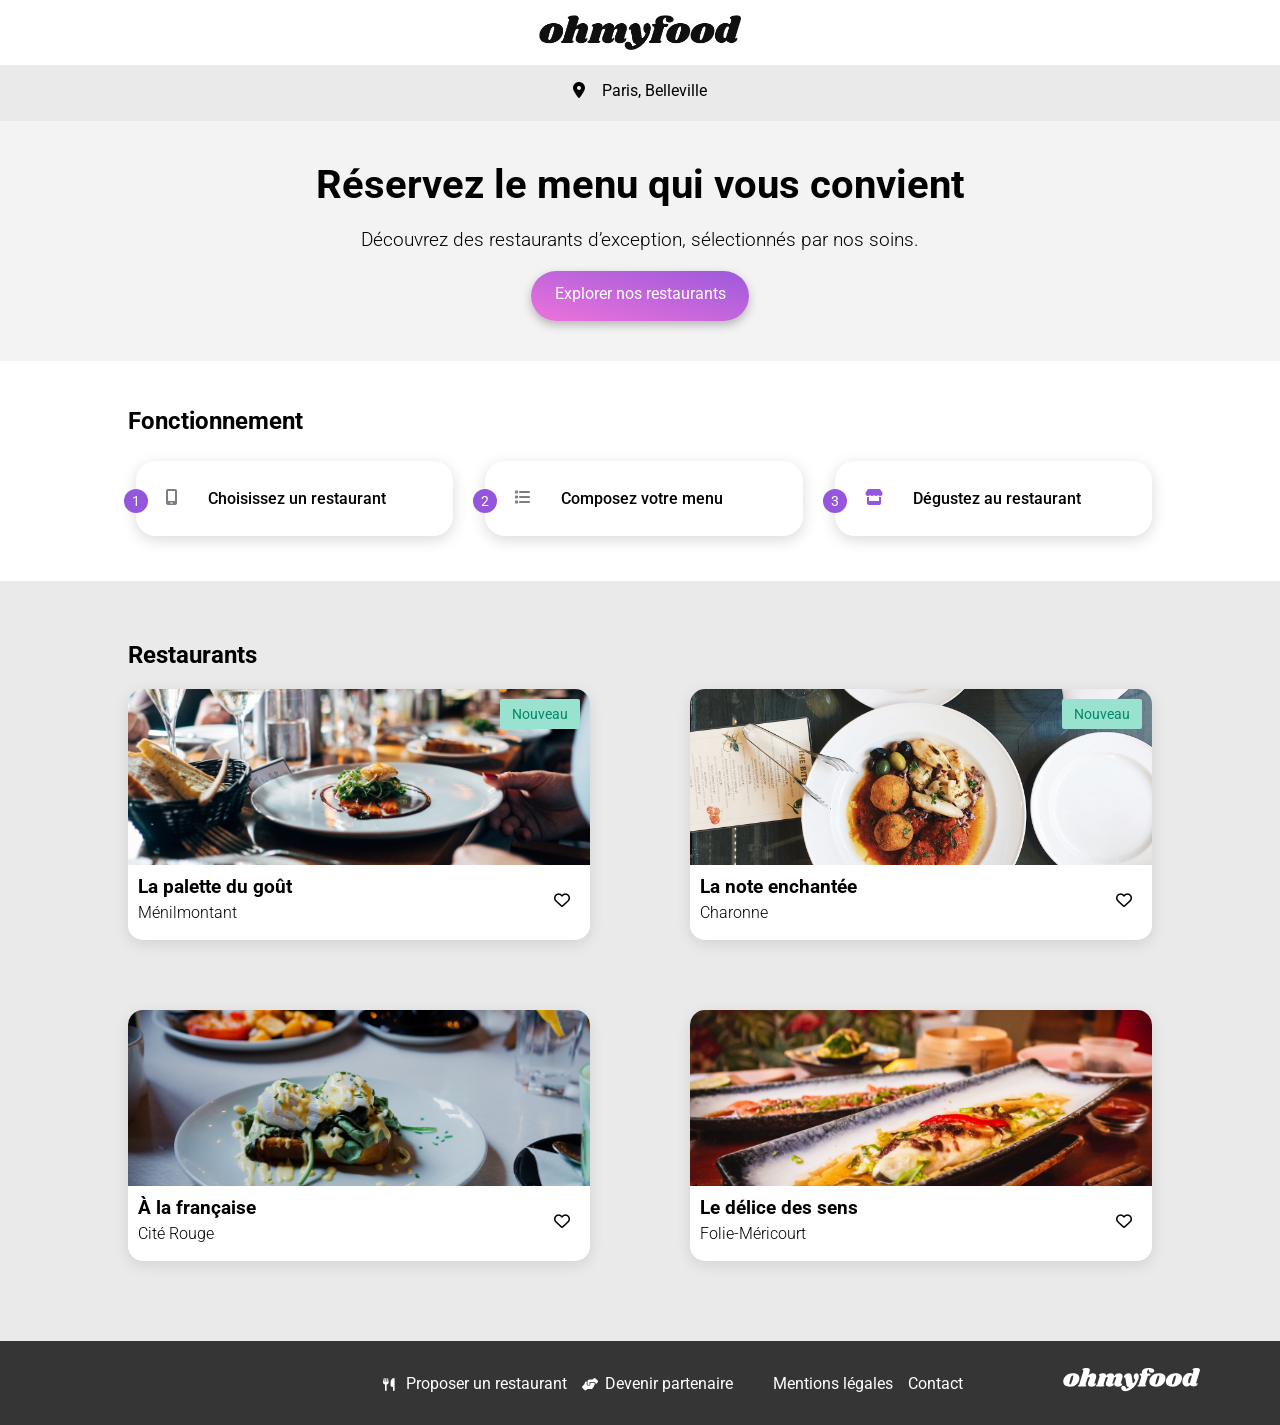
==== index.html @ b14e5f76 "Ajout media queries page d'acceuil" ====
<!DOCTYPE html>

<html lang="fr">
    <head>
        <meta charset="utf-8">
        <meta http-equiv="X-UA-Compatible" content="IE=edge">
        <title>ohmyfood</title>
        <meta name="description" content="ohmyfood landing page">
        <meta name="viewport" content="width=device-width, initial-scale=1">
        <link rel="stylesheet" href="https://cdnjs.cloudflare.com/ajax/libs/font-awesome/6.2.1/css/all.min.css"
            integrity="sha512-MV7K8+y+gLIBoVD59lQIYicR65iaqukzvf/nwasF0nqhPay5w/9lJmVM2hMDcnK1OnMGCdVK+iQrJ7lzPJQd1w=="
            crossorigin="anonymous" referrerpolicy="no-referrer" />
        <link rel="preconnect" href="https://fonts.googleapis.com">
        <link rel="preconnect" href="https://fonts.gstatic.com" crossorigin>
        <link href="https://fonts.googleapis.com/css2?family=Inter:ital,opsz,wght@0,14..32,100..900;1,14..32,100..900&family=Manrope:wght
            @200..800&family=Montserrat:ital,wght@0,100..900;1,100..900&family=Shrikhand&display=swap" rel="stylesheet">
        <link rel="preconnect" href="https://fonts.googleapis.com">
        <link rel="preconnect" href="https://fonts.gstatic.com" crossorigin>
        <link href="https://fonts.googleapis.com/css2?family=Inter:ital,opsz,wght@0,14..32,100..900;1,14..32,100..900&family=Manrope:wght@200..800&
            family=Montserrat:ital,wght@0,100..900;1,100..900&family=Roboto:ital,wght@0,100..900;1,100..900&family=Shrikhand&display=swap" rel="stylesheet">
        <link rel="stylesheet" href="assets/style.css">
    </head>
    <body>
        <header>
            <div class="header__logo-container">
                <img class="header__logo" src="assets/images/logo/ohmyfood.png" alt="ohmyfood logo">
            </div>
            <div class="header__location-container">
                <i class="fa-solid fa-location-dot"></i>
                <p>Paris, Belleville</p>
            </div>
        </header>

        <main class="main">
            <section class="explore">
                <h1 class="explore__title">Réservez le menu qui vous convient</h1>
                <h2 class="explore__subtitle">Découvrez des restaurants d’exception, sélectionnés par nos soins.</h2>
                <a class="explore__button" href="#restaurants-section">Explorer nos restaurants</a>
            </section>
            <section class="steps">
                <div class="steps__content">
                    <h2 class="steps__title">Fonctionnement</h2>
                    <div class="steps__wrapper">
                        <div class="steps__box">
                            <span class="steps__box-number">1</span>
                            <i class="fa-solid fa-mobile-screen steps__box-icon"></i>
                            <p class="steps__box-text">Choisissez un restaurant</p>
                        </div>
                        <div class="steps__box">
                            <span class="steps__box-number">2</span>
                            <i class="fa-solid fa-list steps__box-icon"></i>
                            <p class="steps__box-text">Composez votre menu</p>
                        </div>
                        <div class="steps__box">
                            <span class="steps__box-number">3</span>
                            <i class="fa-solid fa-store steps__box-icon purple"></i>
                            <p class="steps__box-text">Dégustez au restaurant</p>
                        </div>
                    </div>
                </div>
            </section>
            <section class="restaurants">
                <div class="restaurant__wrapper">
                    <h2 class="restaurants__title" id="restaurants-section">Restaurants</h2>
                    <div class="restaurants__cards-container">
                        <a href="">
                            <article class="restaurants__cards">
                                <div class="restaurants__cards-img-container">
                                    <img class="restaurants__cards-img" src="assets/images/restaurants/jay-wennington-N_Y88TWmGwA-unsplash.jpg" alt="photo du restaurant La Palette du Gout">
                                    <div class="restaurants__cards-new">
                                        <p>Nouveau</p>
                                    </div>
                                </div>
                                <div class="restaurants__cards-text-container">
                                    <div>
                                        <h3 class="restaurants__cards-title">La palette du goût</h3>
                                        <h4 class="restaurants__cards-location">Ménilmontant</h4>
                                    </div>
                                    <div class="restaurants__cards-heart-container">
                                        <i class="fa-regular fa-heart restaurants__cards-heart"></i>
                                    </div>
                                    <!-- <i class="fa-solid fa-heart restaurants__cards-heart-full"></i> -->
                                </div>
                            </article>
                        </a>
                        <a href="">
                            <article class="restaurants__cards">
                                <div class="restaurants__cards-img-container">
                                    <img class="restaurants__cards-img" src="assets/images/restaurants/stil-u2Lp8tXIcjw-unsplash.jpg" alt="photo du restaurant La Note Enchantée">
                                    <div class="restaurants__cards-new">
                                        <p>Nouveau</p>
                                    </div>
                                </div>
                                <div class="restaurants__cards-text-container">
                                    <div>
                                        <h3 class="restaurants__cards-title">La note enchantée</h3>
                                        <h4 class="restaurants__cards-location">Charonne</h4>
                                    </div>
                                    <div class="restaurants__cards-heart-container">
                                        <i class="fa-regular fa-heart restaurants__cards-heart"></i>
                                    </div>
                                </div>
                            </article>
                        </a>
                        <a href="">
                            <article class="restaurants__cards">
                                <div class="restaurants__cards-img-container">
                                    <img class="restaurants__cards-img" src="assets/images/restaurants/toa-heftiba-DQKerTsQwi0-unsplash.jpg" alt="photo du restaurant A la Française">
                                </div> 
                                <div class="restaurants__cards-text-container">
                                    <div>
                                        <h3 class="restaurants__cards-title">À la française</h3>
                                        <h4 class="restaurants__cards-location">Cité Rouge</h4>
                                    </div>
                                    <div class="restaurants__cards-heart-container">
                                        <i class="fa-regular fa-heart restaurants__cards-heart"></i>
                                    </div>
                                </div>
                            </article>
                        </a>
                        <a href="">
                            <article class="restaurants__cards">
                                <div class="restaurants__cards-img-container">
                                    <img class="restaurants__cards-img" src="assets/images/restaurants/louis-hansel-shotsoflouis-qNBGVyOCY8Q-unsplash.jpg" alt="photo du restaurant Le délice des sens">
                                </div>
                                <div class="restaurants__cards-text-container">
                                    <div>
                                        <h3 class="restaurants__cards-title">Le délice des sens</h3>
                                        <h4 class="restaurants__cards-location">Folie-Méricourt</h4>
                                    </div>
                                    <div class="restaurants__cards-heart-container">
                                        <i class="fa-regular fa-heart restaurants__cards-heart"></i>
                                    </div>
                                </div>
                            </article>
                        </a>
                    </div>
                    
                </div>
            </section>
        </main>

        <footer class="footer">
            <div class="footer__logo-container">
                <svg class="footer__logo" width="196" height="34" viewBox="0 0 196 34" fill="none" xmlns="http://www.w3.org/2000/svg">
                    <path d="M13.932 7.956C17.196 7.956 19.596 8.61599 21.132 9.936C22.692 11.256 23.472 12.984 23.472 15.12C23.472 15.84 23.376 16.644 23.184 17.532C22.728 19.5 21.876 21.228 20.628 22.716C19.38 24.18 17.844 25.32 16.02 26.136C14.22 26.928 12.264 27.324 10.152 27.324C6.81599 27.324 4.34399 26.664 2.73599 25.344C1.15199 24 0.359985 22.224 0.359985 20.016C0.359985 19.272 0.455985 18.444 0.647985 17.532C1.10399 15.66 1.96799 14.004 3.23999 12.564C4.53599 11.1 6.10799 9.972 7.95599 9.18C9.82799 8.364 11.82 7.956 13.932 7.956ZM13.824 11.16C13.32 11.16 12.78 11.616 12.204 12.528C11.652 13.416 10.992 15.108 10.224 17.604C9.45599 20.1 9.07199 21.852 9.07199 22.86C9.07199 23.388 9.15599 23.748 9.32399 23.94C9.49199 24.108 9.71999 24.192 10.008 24.192C10.512 24.24 11.028 23.808 11.556 22.896C12.108 21.984 12.792 20.208 13.608 17.568C14.352 15.24 14.724 13.548 14.724 12.492C14.724 11.988 14.64 11.64 14.472 11.448C14.328 11.256 14.112 11.16 13.824 11.16Z" fill="currentColor"/>
                    <path d="M44.9899 22.032C44.9419 22.128 44.9179 22.272 44.9179 22.464C44.9179 22.632 44.9539 22.764 45.0259 22.86C45.1219 22.956 45.2419 23.004 45.3859 23.004C45.6739 23.004 45.9139 22.884 46.1059 22.644C46.3219 22.38 46.4659 22.248 46.5379 22.248C46.6579 22.248 46.7539 22.332 46.8259 22.5C46.8979 22.644 46.9339 22.824 46.9339 23.04C46.9579 23.736 46.7299 24.42 46.2499 25.092C45.7699 25.74 45.0619 26.28 44.1259 26.712C43.2139 27.12 42.1099 27.324 40.8139 27.324C39.2299 27.324 37.9699 26.964 37.0339 26.244C36.0979 25.5 35.6179 24.516 35.5939 23.292C35.5939 22.404 35.8099 21.408 36.2419 20.304L38.2219 15.12C38.3419 14.808 38.4019 14.556 38.4019 14.364C38.4019 14.052 38.2939 13.812 38.0779 13.644C37.8859 13.452 37.6459 13.356 37.3579 13.356C36.9019 13.356 36.4339 13.572 35.9539 14.004C35.4979 14.412 35.1259 15.084 34.8379 16.02V15.948L32.5699 23.256C32.4979 23.544 32.4619 23.796 32.4619 24.012C32.4619 24.324 32.5219 24.576 32.6419 24.768C32.7619 24.936 32.9299 25.104 
                        33.1459 25.272C33.3139 25.44 33.4339 25.584 33.5059 25.704C33.5779 25.8 33.5899 25.932 33.5419 26.1C33.4219 26.412 33.1819 26.64 32.8219 26.784C32.4619 26.928 31.9099 27 31.1659 27H22.9579C22.3339 27 21.8779 26.904 21.5899 26.712C21.3019 26.496 21.2059 26.22 21.3019 25.884C21.3979 25.596 21.6499 25.344 22.0579 25.128C22.4179 24.936 22.7179 24.708 22.9579 24.444C23.1979 24.18 23.4019 23.76 23.5699 23.184L29.0419 5.22C29.1139 5.004 29.1499 4.824 29.1499 4.68C29.1499 4.416 29.0779 4.2 28.9339 4.032C28.8139 3.864 28.6459 3.696 28.4299 3.528C28.1899 3.336 28.0099 3.168 27.8899 3.024C27.7939 2.88 27.7819 2.688 27.8539 2.448C27.9979 1.896 28.7539 1.416 30.1219 1.00799C31.4899 0.599996 32.9179 0.395996 34.4059 0.395996C35.7979 0.395996 36.8179 0.659996 37.4659 1.188C38.1379 1.716 38.4739 2.436 38.4739 3.348C38.4739 3.876 38.3899 4.392 38.2219 4.896L36.2779 11.232C37.2139 10.008 38.1979 9.156 39.2299 8.676C40.2859 8.196 41.4259 7.956 42.6499 7.956C44.1139 7.956 45.2899 8.4 
                        46.1779 9.288C47.0899 10.176 47.5459 11.328 47.5459 12.744C47.5459 13.488 47.4259 14.22 47.1859 14.94L44.9899 22.032Z" fill="currentColor"/>
                    <path d="M82.7165 22.032C82.6685 22.128 82.6445 22.272 82.6445 22.464C82.6445 22.632 82.6805 22.764 82.7525 22.86C82.8485 22.956 82.9685 23.004 83.1125 23.004C83.4005 23.004 83.6405 22.884 83.8325 22.644C84.0485 22.38 84.1925 22.248 84.2645 22.248C84.3845 22.248 84.4805 22.332 84.5525 22.5C84.6245 22.644 84.6605 22.824 84.6605 23.04C84.6845 23.736 84.4565 24.42 83.9765 25.092C83.4965 25.74 82.7885 26.28 81.8525 26.712C80.9405 27.12 79.8365 27.324 78.5405 27.324C76.9565 27.324 75.6965 26.964 74.7605 26.244C73.8245 25.5 73.3445 24.516 73.3205 23.292C73.3205 22.404 73.5365 21.408 73.9685 20.304L75.9485 15.12C76.0685 14.808 76.1285 14.556 76.1285 14.364C76.1285 14.052 76.0205 13.812 75.8045 13.644C75.6125 13.452 75.3725 13.356 75.0845 13.356C74.6765 13.356 74.2565 13.536 73.8245 13.896C73.3925 14.256 73.0085 14.82 72.6725 15.588L70.6925 22.032C70.6445 22.128 70.6205 22.272 70.6205 22.464C70.6205 22.632 70.6565 22.764 70.7285 22.86C70.8245 22.956 70.9445 23.004 71.0885 23.004C71.3765 
                        23.004 71.6165 22.884 71.8085 22.644C72.0245 22.38 72.1685 22.248 72.2405 22.248C72.3605 22.248 72.4565 22.332 72.5285 22.5C72.6005 22.644 72.6365 22.824 72.6365 23.04C72.6605 23.736 72.4325 24.42 71.9525 25.092C71.4725 25.74 70.7645 26.28 69.8285 26.712C68.9165 27.12 67.8125 27.324 66.5165 27.324C64.9325 27.324 63.6725 26.964 62.7365 26.244C61.8005 25.5 61.3205 24.516 61.2965 23.292C61.2965 22.404 61.5125 21.408 61.9445 20.304L63.9245 15.12C64.0445 14.808 64.1045 14.556 64.1045 14.364C64.1045 14.052 63.9965 13.812 63.7805 13.644C63.5885 13.452 63.3485 13.356 63.0605 13.356C62.6525 13.356 62.2325 13.536 61.8005 13.896C61.3685 14.232 61.0085 14.784 60.7205 15.552L58.3445 23.256C58.2485 23.52 58.2005 23.772 58.2005 24.012C58.2005 24.3 58.2605 24.54 58.3805 24.732C58.5005 24.9 58.6685 25.08 58.8845 25.272C59.0525 25.416 59.1725 25.548 59.2445 25.668C59.3165 25.788 59.3285 25.932 59.2805 26.1C59.1845 26.412 58.9565 26.64 58.5965 26.784C58.2365 26.928 57.6725 27 56.9045 27H48.6965C48.0725 
                        27 47.6285 26.904 47.3645 26.712C47.0765 26.496 46.9685 26.22 47.0405 25.884C47.1365 25.596 47.3885 
                        25.344 47.7965 25.128C48.1565 24.936 48.4565 24.708 48.6965 24.444C48.9365 24.18 49.1405 23.76 49.3085 23.184L52.5125 12.78C52.5605 12.66 52.5845 12.492 52.5845 12.276C52.5845 12.012 52.5245 11.808 52.4045 11.664C52.3085 11.52 52.1405 11.34 51.9005 11.124C51.6605 10.932 51.4925 10.764 51.3965 10.62C51.3005 10.476 51.2885 10.284 51.3605 10.044C51.5045 9.492 52.2605 9.012 53.6285 8.604C54.9965 8.172 56.4245 7.956 57.9125 7.956C59.0885 7.956 60.0125 8.28 60.6845 8.928C61.3805 9.576 61.7165 10.464 61.6925 11.592C62.6765 10.224 63.7085 9.276 64.7885 8.748C65.8925 8.22 67.0805 7.956 68.3525 7.956C69.7445 7.956 70.8725 8.364 71.7365 9.18C72.6245 9.972 73.1165 11.016 73.2125 12.312C74.2445 10.68 75.3485 9.552 76.5245 8.928C77.7005 8.28 78.9845 7.956 80.3765 7.956C81.8405 7.956 83.0165 8.4 83.9045 9.288C84.8165 10.176 85.2725 11.328 85.2725 12.744C85.2725 13.488 85.1525 14.22 84.9125 14.94L82.7165 22.032Z" fill="currentColor"/>
                    <path d="M104.932 7.956C105.988 7.956 106.828 8.388 107.452 9.252C108.1 10.092 108.424 11.244 108.424 12.708C108.424 13.98 108.196 15.348 107.74 16.812C106.852 19.764 105.424 22.548 103.456 25.164C101.512 27.78 99.2675 29.88 96.7235 31.464C94.2035 33.048 91.6836 33.84 89.1636 33.84C87.9156 33.84 86.8355 33.624 85.9235 33.192C85.0355 32.76 84.3635 32.184 83.9075 31.464C83.4275 30.744 83.1875 29.976 83.1875 29.16C83.1875 28.8 83.2475 28.404 83.3675 27.972C83.5835 27.3 83.9435 26.784 84.4475 26.424C84.9515 26.064 85.5516 25.884 86.2476 25.884C87.3516 25.884 88.2515 26.256 88.9475 27C89.6675 27.768 90.1236 28.812 90.3156 30.132C91.8516 30.06 93.2675 29.4 94.5635 28.152C93.3395 27.936 92.4275 27.528 91.8275 26.928C91.2515 26.304 90.8555 25.344 90.6395 24.048L89.1995 15.228C89.1275 14.772 89.0195 14.46 88.8755 14.292C88.7555 14.1 88.5876 14.004 88.3716 14.004C88.2036 14.004 87.9995 14.088 87.7595 14.256C87.5435 14.424 87.3875 14.508 87.2915 14.508C87.0995 14.508 87.0035 14.304 87.0035 13.896C87.0035 
                        13.56 87.0635 13.2 87.1835 12.816C87.6155 11.448 88.4196 10.296 89.5956 9.36C90.7716 8.4 92.1395 7.92 93.6995 7.92C95.2355 7.92 96.3635 8.376 97.0835 9.288C97.8275 10.2 98.3076 11.604 98.5236 13.5L99.6035 21.42C99.6755 22.02 99.8915 22.32 100.252 22.32C100.684 22.32 101.188 21.936 101.764 21.168C102.34 20.376 102.904 19.26 103.456 17.82C102.736 17.172 102.184 16.428 101.8 15.588C101.416 14.748 101.224 13.848 101.224 12.888C101.224 12.144 101.32 11.472 101.512 10.872C101.8 9.912 102.244 9.192 102.844 8.712C103.468 8.208 104.164 7.956 104.932 7.956Z" fill="currentColor"/>
                    <path d="M122.864 0.395996C125.432 0.395996 127.352 0.791996 128.624 1.584C129.92 2.352 130.568 3.3 130.568 4.428C130.568 5.34 130.184 6.048 129.416 6.552C128.672 7.032 127.688 7.272 126.464 7.272C125.336 7.272 124.46 6.996 123.836 6.444C123.212 5.892 122.9 5.208 122.9 4.392C122.9 3.888 123.056 3.36 123.368 2.808C122.648 2.808 122.048 2.988 121.568 3.348C121.088 3.684 120.716 4.272 120.452 5.112C120.308 5.64 120.236 6.132 120.236 6.588C120.236 7.164 120.332 7.62 120.524 7.956C120.74 8.268 121.04 8.424 121.424 8.424H123.548C124.796 8.424 125.42 8.808 125.42 9.576C125.42 9.672 125.396 9.816 125.348 10.008C125.204 10.536 124.904 10.932 124.448 11.196C124.016 11.46 123.356 11.592 122.468 11.592H121.388L117.824 23.256C117.752 23.544 117.716 23.796 117.716 24.012C117.716 24.324 117.776 24.576 117.896 24.768C118.016 24.936 118.184 25.104 118.4 25.272C118.568 25.44 118.688 25.584 118.76 25.704C118.832 25.8 118.844 25.932 118.796 26.1C118.676 26.412 118.436 26.64 118.076 26.784C117.716 26.928 117.164 27 116.42 
                        27H108.212C107.588 27 107.132 26.904 106.844 26.712C106.556 26.496 106.46 26.22 106.556 25.884C106.652 25.596 106.904 25.344 107.312 25.128C107.672 24.936 107.972 24.708 108.212 24.444C108.452 24.18 108.656 23.76 108.824 23.184L111.632 13.968C111.752 13.608 111.812 13.236 111.812 12.852C111.812 12.372 111.704 12 111.488 11.736C111.296 11.448 110.996 11.136 110.588 10.8C110.324 10.584 110.12 10.404 109.976 10.26C109.856 10.092 109.796 9.9 109.796 9.684C109.772 9.228 109.928 8.904 110.264 8.712C110.624 8.52 111.296 8.424 112.28 8.424H113.18C113.012 7.824 112.928 7.224 112.928 6.624C112.928 6.024 113.036 5.4 113.252 4.752C113.708 3.528 114.68 2.496 116.168 1.65599C117.68 0.815996 119.912 0.395996 122.864 0.395996Z" fill="currentColor"/>
                    <path d="M137.084 7.956C140.348 7.956 142.748 8.61599 144.284 9.936C145.844 11.256 146.624 12.984 146.624 15.12C146.624 15.84 146.528 16.644 146.336 17.532C145.88 19.5 145.028 21.228 143.78 22.716C142.532 24.18 140.996 25.32 139.172 26.136C137.372 26.928 135.416 27.324 133.304 27.324C129.968 27.324 127.496 26.664 125.888 25.344C124.304 24 123.512 22.224 123.512 20.016C123.512 19.272 123.608 18.444 123.8 17.532C124.256 15.66 125.12 14.004 126.392 12.564C127.688 11.1 129.26 9.972 131.108 9.18C132.98 8.364 134.972 7.956 137.084 7.956ZM136.976 11.16C136.472 11.16 135.932 11.616 135.356 12.528C134.804 13.416 134.144 15.108 133.376 17.604C132.608 20.1 132.224 21.852 132.224 22.86C132.224 23.388 132.308 23.748 132.476 23.94C132.644 24.108 132.872 24.192 133.16 24.192C133.664 24.24 134.18 23.808 134.708 22.896C135.26 21.984 135.944 20.208 136.76 17.568C137.504 15.24 137.876 13.548 137.876 12.492C137.876 11.988 137.792 11.64 137.624 11.448C137.48 11.256 137.264 11.16 136.976 11.16Z" fill="currentColor"/>
                    <path d="M160.709 7.956C163.973 7.956 166.373 8.61599 167.909 9.936C169.469 11.256 170.249 12.984 170.249 15.12C170.249 15.84 170.153 16.644 169.961 17.532C169.505 19.5 168.653 21.228 167.405 22.716C166.157 24.18 164.621 25.32 162.797 26.136C160.997 26.928 159.041 27.324 156.929 27.324C153.593 27.324 151.121 26.664 149.513 25.344C147.929 24 147.137 22.224 147.137 20.016C147.137 19.272 147.233 18.444 147.425 17.532C147.881 15.66 148.745 14.004 150.017 12.564C151.313 11.1 152.885 9.972 154.733 9.18C156.605 8.364 158.597 7.956 160.709 7.956ZM160.601 11.16C160.097 11.16 159.557 11.616 158.981 12.528C158.429 13.416 157.769 15.108 157.001 17.604C156.233 20.1 155.849 21.852 155.849 22.86C155.849 23.388 155.933 23.748 156.101 23.94C156.269 24.108 156.497 24.192 156.785 24.192C157.289 24.24 157.805 23.808 158.333 22.896C158.885 21.984 159.569 20.208 160.385 17.568C161.129 15.24 161.501 13.548 161.501 12.492C161.501 11.988 161.417 11.64 161.249 11.448C161.105 11.256 160.889 11.16 160.601 11.16Z" fill="currentColor"/>
                    <path d="M190.526 21.816C190.478 22.008 190.454 22.14 190.454 22.212C190.454 22.38 190.502 22.512 190.598 22.608C190.694 22.704 190.814 22.752 190.958 22.752C191.246 22.752 191.486 22.632 191.678 22.392C191.894 22.128 192.038 21.996 192.11 21.996C192.23 21.996 192.326 22.08 192.398 22.248C192.47 22.416 192.506 22.608 192.506 22.824C192.53 23.472 192.278 24.132 191.75 24.804C191.246 25.476 190.562 26.028 189.698 26.46C188.834 26.892 187.898 27.108 186.89 27.108C185.69 27.108 184.646 26.88 183.758 26.424C182.87 25.968 182.258 25.368 181.922 24.624C181.274 25.464 180.53 26.088 179.69 26.496C178.85 26.904 177.962 27.108 177.026 27.108C175.922 27.108 174.89 26.832 173.93 26.28C172.994 25.728 172.238 24.948 171.662 23.94C171.11 22.908 170.834 21.744 170.834 20.448C170.834 18.264 171.242 16.212 172.058 14.292C172.898 12.348 174.062 10.788 175.55 9.612C177.038 8.412 178.73 7.812 180.626 7.812C181.658 7.812 182.534 7.932 183.254 8.172C183.998 8.412 184.67 8.772 185.27 9.252L186.494 5.22C186.566 5.004 186.602 4.824 186.602 
                        4.68C186.602 4.416 186.53 4.2 186.386 4.032C186.266 3.864 186.098 3.696 185.882 3.528C185.642 3.336 185.462 3.168 185.342 3.024C185.246 2.88 185.234 2.688 185.306 2.448C185.45 1.896 186.206 1.416 187.574 1.00799C188.942 0.599996 190.37 0.395996 191.858 0.395996C193.25 0.395996 194.27 0.659996 194.918 1.188C195.59 1.716 195.926 2.436 195.926 3.348C195.926 3.876 195.842 4.392 195.674 4.896L190.526 21.816ZM184.514 11.7C184.13 11.364 183.71 11.196 183.254 11.196C182.558 11.196 181.874 11.712 181.202 12.744C180.53 13.776 179.99 15.024 179.582 16.488C179.174 17.952 178.982 19.272 179.006 20.448C179.006 21.768 179.438 22.428 180.302 22.428C180.614 22.428 180.878 22.308 181.094 22.068C181.31 21.804 181.514 21.384 181.706 20.808L184.514 11.7Z" fill="currentColor"/>
                </svg>
            </div>
            <ul class="footer__list">
                <li class="footer__list-link">
                    <div class="footer__list-container">
                        <i class="footer__list-icon fa-solid fa-utensils"></i>
                    </div>
                    Proposer un restaurant
                </li>
                <li class="footer__list-link">
                    <div class="footer__list-container">
                        <i class="footer__list-icon fa-solid fa-handshake-angle"></i>
                    </div>
                    Devenir partenaire
                </li> 
            </ul>
            <ul class="footer__list">
                <li class="footer__list-link">Mentions légales</li>
                <li class="footer__list-link">Contact</li>
            </ul>
        </footer>
    </body>
</html>
---- assets/style.css ----
* {
  margin: 0;
  padding: 0;
  box-sizing: border-box;
  font-family: "Roboto", sans-serif;
  text-decoration: none;
}

body {
  background-color: #EAEAEA;
}

.header__logo-container {
  width: 100%;
  display: flex;
  justify-content: center;
  align-items: center;
  padding: 15px 0;
  background-color: white;
  box-shadow: 0 3px 10px 0 rgba(0, 0, 0, 0.1490196078);
}
.header__logo-container .header__logo {
  height: 35px;
}

.header__location-container {
  width: 100%;
  display: flex;
  flex-direction: row;
  display: flex;
  justify-content: center;
  align-items: center;
  height: 50px;
  gap: 17px;
  margin-bottom: 6px;
  box-shadow: 0px 4px 10px 0px rgba(0, 0, 0, 0.2509803922);
}

.explore {
  display: flex;
  flex-direction: column;
  display: flex;
  justify-content: center;
  align-items: center;
  background-color: #f3f3f3;
  padding: 40px;
  text-align: center;
}
.explore__title {
  font-size: 1.5rem;
  max-width: 275px;
}
.explore__subtitle {
  font-size: 1.2rem;
  font-weight: 300;
  padding: 20px 0;
}
.explore__button {
  width: 218px;
  height: 50px;
  padding: 13px 18px;
  background: linear-gradient(193.33deg, #9356DC -11.44%, #FF79DA 123.93%);
  box-shadow: 0px 4px 10px 0px rgba(0, 0, 0, 0.2509803922);
  border: none;
  border-radius: 25px;
  color: white;
  text-decoration: none;
  transition: opacity 0.2s ease-in, box-shadow 0.2s ease-in;
}
.explore__button:hover {
  opacity: 0.7;
  box-shadow: 0px 6px 16px 0px rgba(0, 0, 0, 0.2509803922);
}

.steps {
  padding: 20px;
  background-color: white;
}
.steps__title {
  font-size: 1.5rem;
  padding: 26px 0;
}

.steps__box {
  display: flex;
  flex-direction: row;
  width: 100%;
  padding: 28px 0;
  box-shadow: 0px 4px 15px 0px rgba(0, 0, 0, 0.1490196078);
  border-radius: 20px;
  margin-bottom: 25px;
  position: relative;
  margin-left: 8px;
}
.steps__box-number {
  height: 24px;
  width: 24px;
  border-radius: 50%;
  background-color: #9356DC;
  color: white;
  font-size: 14px;
  display: flex;
  justify-content: center;
  align-items: center;
  position: absolute;
  left: -12px;
}
.steps__box-icon {
  color: #7E7E7E;
  padding: 0 30px;
}
.steps__box-text {
  font-weight: 500;
}

.purple {
  color: #9356DC;
}

.restaurants {
  padding: 60px 20px;
  background-color: #EAEAEA;
}
.restaurants__title {
  font-size: 1.5rem;
  margin-bottom: 20px;
}
.restaurants__cards-img-container {
  position: relative;
  height: 70%;
}
.restaurants__cards {
  width: 100%;
  height: 251px;
  border-radius: 15px;
  box-shadow: 0px 4px 15px 0px rgba(0, 0, 0, 0.1019607843);
  background-color: white;
  margin-bottom: 20px;
}
.restaurants__cards-img {
  width: 100%;
  height: 100%;
  border-radius: 15px 15px 0 0;
  object-fit: cover;
}
.restaurants__cards-new {
  display: flex;
  justify-content: center;
  align-items: center;
  position: absolute;
  top: 10px;
  right: 10px;
  padding: 7px 9px;
  border-radius: 2px;
  width: 80px;
  background-color: #99E2D0;
  color: #008766;
  font-size: 14px;
}
.restaurants__cards-text-container {
  display: flex;
  flex-direction: row;
  justify-content: space-between;
  padding: 10px;
  height: 30%;
  color: black;
  border-radius: 0 0 15px 15px;
}
.restaurants__cards-title {
  font-size: 1.2rem;
  margin-bottom: 5px;
}
.restaurants__cards-location {
  font-size: 1rem;
  font-weight: 300;
}
.restaurants__cards-heart {
  height: 20px;
  margin-right: 10px;
}
.restaurants__cards-heart-container {
  display: flex;
  justify-content: center;
  align-items: center;
}

.footer {
  background-color: #353535;
  padding: 25px 0;
}
.footer__logo {
  height: 27px;
  color: white;
  margin-bottom: 16px;
}
.footer__list {
  color: white;
  padding: 0 20px;
  list-style: none;
}
.footer__list-container {
  width: 23px;
}
.footer__list-link {
  margin-bottom: 7px;
  display: flex;
  flex-direction: row;
}
.footer__list-icon {
  margin-right: 6px;
  font-size: 13px;
}

@media (min-width: 768px) {
  .header__logo-container,
  .header__location-container {
    box-shadow: none;
  }
  .explore__title {
    max-width: none;
    font-size: 2.5rem;
  }
  .steps {
    display: flex;
    justify-content: center;
    align-items: center;
  }
  .steps__content {
    max-width: 1024px;
    width: 100%;
    display: flex;
    flex-direction: column;
  }
  .steps__wrapper {
    display: flex;
    justify-content: center;
    align-items: center;
    display: flex;
    flex-direction: row;
    gap: 24px;
  }
}
@media (min-width: 1024px) {
  .restaurants {
    display: flex;
    justify-content: center;
    align-items: center;
  }
  .restaurant__wrapper {
    max-width: 1024px;
    width: 100%;
  }
  .restaurants__cards-container {
    display: grid;
    grid-template-columns: repeat(2, 1fr);
    grid-template-rows: repeat(2, 1fr);
    column-gap: 100px;
    row-gap: 50px;
  }
  .footer {
    display: flex;
    justify-content: flex-end;
  }
  .footer__logo {
    height: 27px;
    width: 137px;
    margin: 0;
  }
  .footer__logo-container {
    display: flex;
    margin: 0 80px 7px 80px;
  }
  .footer__list {
    display: flex;
    flex-direction: row;
    align-items: last baseline;
    gap: 15px;
  }
  .footer__list-link {
    max-width: 200px;
  }
  .footer > :first-child {
    order: 3;
  }
}

/*# sourceMappingURL=style.css.map */
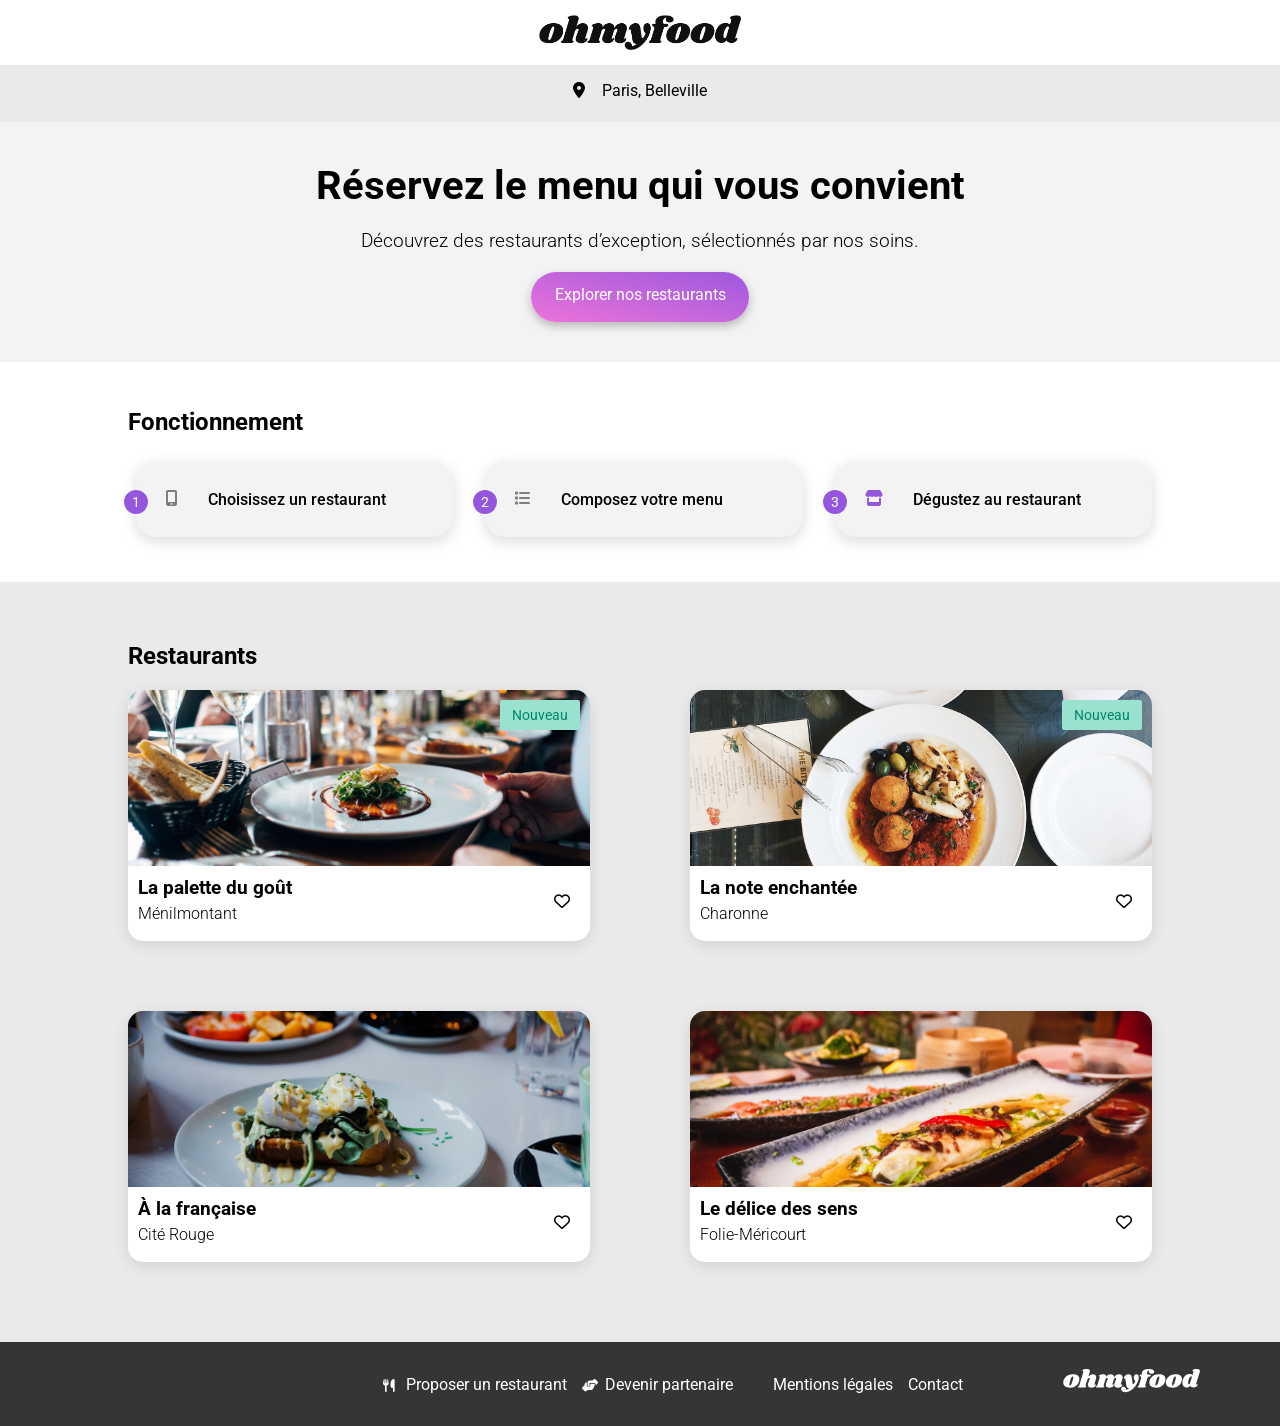
==== commit e06cf2e1: "Modifications nom de classe et ajout animation" ====
--- a/index.html
+++ b/index.html
@@ -21,11 +21,11 @@
         <link rel="stylesheet" href="assets/style.css">
     </head>
     <body>
-        <header>
-            <div class="header__logo-container">
-                <img class="header__logo" src="assets/images/logo/ohmyfood.png" alt="ohmyfood logo">
+        <header class="header">
+            <div class="header__logo">
+                <img class="header__logo-img" src="assets/images/logo/ohmyfood.png" alt="ohmyfood logo">
             </div>
-            <div class="header__location-container">
+            <div class="header__location">
                 <i class="fa-solid fa-location-dot"></i>
                 <p>Paris, Belleville</p>
             </div>
@@ -63,7 +63,7 @@
                 <div class="restaurant__wrapper">
                     <h2 class="restaurants__title" id="restaurants-section">Restaurants</h2>
                     <div class="restaurants__cards-container">
-                        <a href="">
+                        <a href="restaurants/palette_du_gout.html">
                             <article class="restaurants__cards">
                                 <div class="restaurants__cards-img-container">
                                     <img class="restaurants__cards-img" src="assets/images/restaurants/jay-wennington-N_Y88TWmGwA-unsplash.jpg" alt="photo du restaurant La Palette du Gout">
@@ -79,7 +79,6 @@
                                     <div class="restaurants__cards-heart-container">
                                         <i class="fa-regular fa-heart restaurants__cards-heart"></i>
                                     </div>
-                                    <!-- <i class="fa-solid fa-heart restaurants__cards-heart-full"></i> -->
                                 </div>
                             </article>
                         </a>
@@ -141,8 +140,8 @@
         </main>
 
         <footer class="footer">
-            <div class="footer__logo-container">
-                <svg class="footer__logo" width="196" height="34" viewBox="0 0 196 34" fill="none" xmlns="http://www.w3.org/2000/svg">
+            <div class="footer__logo">
+                <svg width="196" height="34" viewBox="0 0 196 34" fill="none" xmlns="http://www.w3.org/2000/svg">
                     <path d="M13.932 7.956C17.196 7.956 19.596 8.61599 21.132 9.936C22.692 11.256 23.472 12.984 23.472 15.12C23.472 15.84 23.376 16.644 23.184 17.532C22.728 19.5 21.876 21.228 20.628 22.716C19.38 24.18 17.844 25.32 16.02 26.136C14.22 26.928 12.264 27.324 10.152 27.324C6.81599 27.324 4.34399 26.664 2.73599 25.344C1.15199 24 0.359985 22.224 0.359985 20.016C0.359985 19.272 0.455985 18.444 0.647985 17.532C1.10399 15.66 1.96799 14.004 3.23999 12.564C4.53599 11.1 6.10799 9.972 7.95599 9.18C9.82799 8.364 11.82 7.956 13.932 7.956ZM13.824 11.16C13.32 11.16 12.78 11.616 12.204 12.528C11.652 13.416 10.992 15.108 10.224 17.604C9.45599 20.1 9.07199 21.852 9.07199 22.86C9.07199 23.388 9.15599 23.748 9.32399 23.94C9.49199 24.108 9.71999 24.192 10.008 24.192C10.512 24.24 11.028 23.808 11.556 22.896C12.108 21.984 12.792 20.208 13.608 17.568C14.352 15.24 14.724 13.548 14.724 12.492C14.724 11.988 14.64 11.64 14.472 11.448C14.328 11.256 14.112 11.16 13.824 11.16Z" fill="currentColor"/>
                     <path d="M44.9899 22.032C44.9419 22.128 44.9179 22.272 44.9179 22.464C44.9179 22.632 44.9539 22.764 45.0259 22.86C45.1219 22.956 45.2419 23.004 45.3859 23.004C45.6739 23.004 45.9139 22.884 46.1059 22.644C46.3219 22.38 46.4659 22.248 46.5379 22.248C46.6579 22.248 46.7539 22.332 46.8259 22.5C46.8979 22.644 46.9339 22.824 46.9339 23.04C46.9579 23.736 46.7299 24.42 46.2499 25.092C45.7699 25.74 45.0619 26.28 44.1259 26.712C43.2139 27.12 42.1099 27.324 40.8139 27.324C39.2299 27.324 37.9699 26.964 37.0339 26.244C36.0979 25.5 35.6179 24.516 35.5939 23.292C35.5939 22.404 35.8099 21.408 36.2419 20.304L38.2219 15.12C38.3419 14.808 38.4019 14.556 38.4019 14.364C38.4019 14.052 38.2939 13.812 38.0779 13.644C37.8859 13.452 37.6459 13.356 37.3579 13.356C36.9019 13.356 36.4339 13.572 35.9539 14.004C35.4979 14.412 35.1259 15.084 34.8379 16.02V15.948L32.5699 23.256C32.4979 23.544 32.4619 23.796 32.4619 24.012C32.4619 24.324 32.5219 24.576 32.6419 24.768C32.7619 24.936 32.9299 25.104 
                         33.1459 25.272C33.3139 25.44 33.4339 25.584 33.5059 25.704C33.5779 25.8 33.5899 25.932 33.5419 26.1C33.4219 26.412 33.1819 26.64 32.8219 26.784C32.4619 26.928 31.9099 27 31.1659 27H22.9579C22.3339 27 21.8779 26.904 21.5899 26.712C21.3019 26.496 21.2059 26.22 21.3019 25.884C21.3979 25.596 21.6499 25.344 22.0579 25.128C22.4179 24.936 22.7179 24.708 22.9579 24.444C23.1979 24.18 23.4019 23.76 23.5699 23.184L29.0419 5.22C29.1139 5.004 29.1499 4.824 29.1499 4.68C29.1499 4.416 29.0779 4.2 28.9339 4.032C28.8139 3.864 28.6459 3.696 28.4299 3.528C28.1899 3.336 28.0099 3.168 27.8899 3.024C27.7939 2.88 27.7819 2.688 27.8539 2.448C27.9979 1.896 28.7539 1.416 30.1219 1.00799C31.4899 0.599996 32.9179 0.395996 34.4059 0.395996C35.7979 0.395996 36.8179 0.659996 37.4659 1.188C38.1379 1.716 38.4739 2.436 38.4739 3.348C38.4739 3.876 38.3899 4.392 38.2219 4.896L36.2779 11.232C37.2139 10.008 38.1979 9.156 39.2299 8.676C40.2859 8.196 41.4259 7.956 42.6499 7.956C44.1139 7.956 45.2899 8.4 
@@ -162,22 +161,22 @@
                 </svg>
             </div>
             <ul class="footer__list">
-                <li class="footer__list-link">
-                    <div class="footer__list-container">
-                        <i class="footer__list-icon fa-solid fa-utensils"></i>
+                <li class="footer__item">
+                    <div class="footer__item-container">
+                        <i class="footer__item-icon fa-solid fa-utensils"></i>
                     </div>
                     Proposer un restaurant
                 </li>
-                <li class="footer__list-link">
-                    <div class="footer__list-container">
-                        <i class="footer__list-icon fa-solid fa-handshake-angle"></i>
+                <li class="footer__item">
+                    <div class="footer__item-container">
+                        <i class="footer__item-icon fa-solid fa-handshake-angle"></i>
                     </div>
                     Devenir partenaire
                 </li> 
             </ul>
             <ul class="footer__list">
-                <li class="footer__list-link">Mentions légales</li>
-                <li class="footer__list-link">Contact</li>
+                <li class="footer__item">Mentions légales</li>
+                <li class="footer__item">Contact</li>
             </ul>
         </footer>
     </body>
--- a/assets/style.css
+++ b/assets/style.css
@@ -10,7 +10,11 @@
   background-color: #EAEAEA;
 }
 
-.header__logo-container {
+a {
+  color: black;
+}
+
+.header__logo {
   width: 100%;
   display: flex;
   justify-content: center;
@@ -19,11 +23,10 @@
   background-color: white;
   box-shadow: 0 3px 10px 0 rgba(0, 0, 0, 0.1490196078);
 }
-.header__logo-container .header__logo {
+.header__logo-img {
   height: 35px;
 }
-
-.header__location-container {
+.header__location {
   width: 100%;
   display: flex;
   flex-direction: row;
@@ -32,7 +35,7 @@
   align-items: center;
   height: 50px;
   gap: 17px;
-  margin-bottom: 6px;
+  margin-bottom: 7px;
   box-shadow: 0px 4px 10px 0px rgba(0, 0, 0, 0.2509803922);
 }
 
@@ -80,15 +83,15 @@
   font-size: 1.5rem;
   padding: 26px 0;
 }
-
 .steps__box {
   display: flex;
   flex-direction: row;
   width: 100%;
-  padding: 28px 0;
   box-shadow: 0px 4px 15px 0px rgba(0, 0, 0, 0.1490196078);
   border-radius: 20px;
   margin-bottom: 25px;
+  padding: 28px 0;
+  background-color: #f3f3f3;
   position: relative;
   margin-left: 8px;
 }
@@ -188,7 +191,7 @@
   background-color: #353535;
   padding: 25px 0;
 }
-.footer__logo {
+.footer__logo svg {
   height: 27px;
   color: white;
   margin-bottom: 16px;
@@ -198,22 +201,172 @@
   padding: 0 20px;
   list-style: none;
 }
-.footer__list-container {
+.footer__item {
+  margin-bottom: 7px;
+  display: flex;
+  flex-direction: row;
+}
+.footer__item-container {
   width: 23px;
 }
-.footer__list-link {
-  margin-bottom: 7px;
-  display: flex;
-  flex-direction: row;
-}
-.footer__list-icon {
+.footer__item-icon {
   margin-right: 6px;
   font-size: 13px;
 }
 
+.body {
+  background-image: url(../assets/images/restaurants/jay-wennington-N_Y88TWmGwA-unsplash.jpg);
+  background-position: center 62px;
+  background-repeat: no-repeat;
+  background-size: contain;
+}
+
+.restaurant-header {
+  width: 100%;
+  display: flex;
+  justify-content: center;
+  align-items: center;
+  padding: 15px 0;
+}
+.restaurant-header__logo {
+  height: 2rem;
+}
+.restaurant-header__icon {
+  font-size: 1.2rem;
+  position: absolute;
+  top: 20px;
+  left: 30px;
+}
+
+.menu {
+  width: 100%;
+  background-color: #f3f3f3;
+  border-radius: 30px 30px 0 0;
+  margin-top: 230px;
+  padding: 35px 17px;
+}
+.menu__title {
+  font-size: 1rem;
+  font-weight: 300;
+  text-transform: uppercase;
+  margin-top: 40px;
+}
+.menu__bar {
+  display: block;
+  background-color: #99E2D0;
+  width: 40px;
+  height: 3px;
+  margin-top: 5px;
+  margin-bottom: 20px;
+}
+.menu__dish {
+  width: 100%;
+  box-shadow: 0px 4px 15px 0px rgba(0, 0, 0, 0.1490196078);
+  border-radius: 20px;
+  margin-bottom: 25px;
+  display: flex;
+  justify-content: space-between;
+  margin-top: 12px;
+  cursor: pointer;
+}
+.menu__dish-text {
+  padding: 14px;
+}
+.menu__dish-name {
+  font-size: 1.2rem;
+  font-weight: 500;
+  margin-bottom: 5px;
+}
+.menu__dish-description {
+  font-size: 1rem;
+  font-weight: 300;
+}
+.menu__dish-animation {
+  width: 150px;
+  display: flex;
+  align-items: flex-end;
+  justify-content: end;
+}
+.menu__dish-price {
+  display: flex;
+  align-items: flex-end;
+  font-weight: 700;
+  padding-bottom: 15px;
+}
+.menu__dish-check {
+  width: 0;
+  margin-left: 10px;
+  background-color: #99E2D0;
+  border-radius: 0 20px 20px 0;
+  transition: all 1s ease-in-out;
+}
+.menu__dish-check-icon {
+  display: none;
+}
+.menu__dish-check-icon > i {
+  font-size: 25px;
+  color: white;
+}
+.menu__button {
+  display: flex;
+  justify-content: center;
+  align-items: center;
+}
+.menu__button button {
+  width: 218px;
+  height: 50px;
+  padding: 13px 18px;
+  background: linear-gradient(193.33deg, #9356DC -11.44%, #FF79DA 123.93%);
+  box-shadow: 0px 4px 10px 0px rgba(0, 0, 0, 0.2509803922);
+  border: none;
+  border-radius: 25px;
+  color: white;
+  text-decoration: none;
+  font-size: 1rem;
+}
+
+label:has(input:checked) .menu__dish-check {
+  display: block;
+  width: 100px;
+  height: 100%;
+  transform: scale(1);
+}
+label:has(input:checked) .menu__dish-check-icon {
+  display: flex;
+  justify-content: center;
+  align-items: center;
+  width: 100%;
+  height: 100%;
+}
+
+label:not(:has(input:checked)) .menu__dish-check {
+  display: block;
+  width: 0;
+  transition: width 1s ease-in-out;
+}
+
+input {
+  display: none;
+}
+
+.restaurant {
+  width: 100%;
+  display: flex;
+  justify-content: space-between;
+  align-items: center;
+}
+.restaurant__name {
+  font-family: "Shrikhand", sans-serif;
+  font-size: 1.7rem;
+}
+.restaurant__icon {
+  font-size: 22px;
+  margin-right: 15px;
+}
+
 @media (min-width: 768px) {
-  .header__logo-container,
-  .header__location-container {
+  .header__logo,
+  .header__location {
     box-shadow: none;
   }
   .explore__title {
@@ -262,21 +415,21 @@
     justify-content: flex-end;
   }
   .footer__logo {
+    display: flex;
+    margin: 0 80px 7px 80px;
+  }
+  .footer__logo > svg {
     height: 27px;
     width: 137px;
     margin: 0;
   }
-  .footer__logo-container {
-    display: flex;
-    margin: 0 80px 7px 80px;
-  }
   .footer__list {
     display: flex;
     flex-direction: row;
     align-items: last baseline;
     gap: 15px;
   }
-  .footer__list-link {
+  .footer__item {
     max-width: 200px;
   }
   .footer > :first-child {
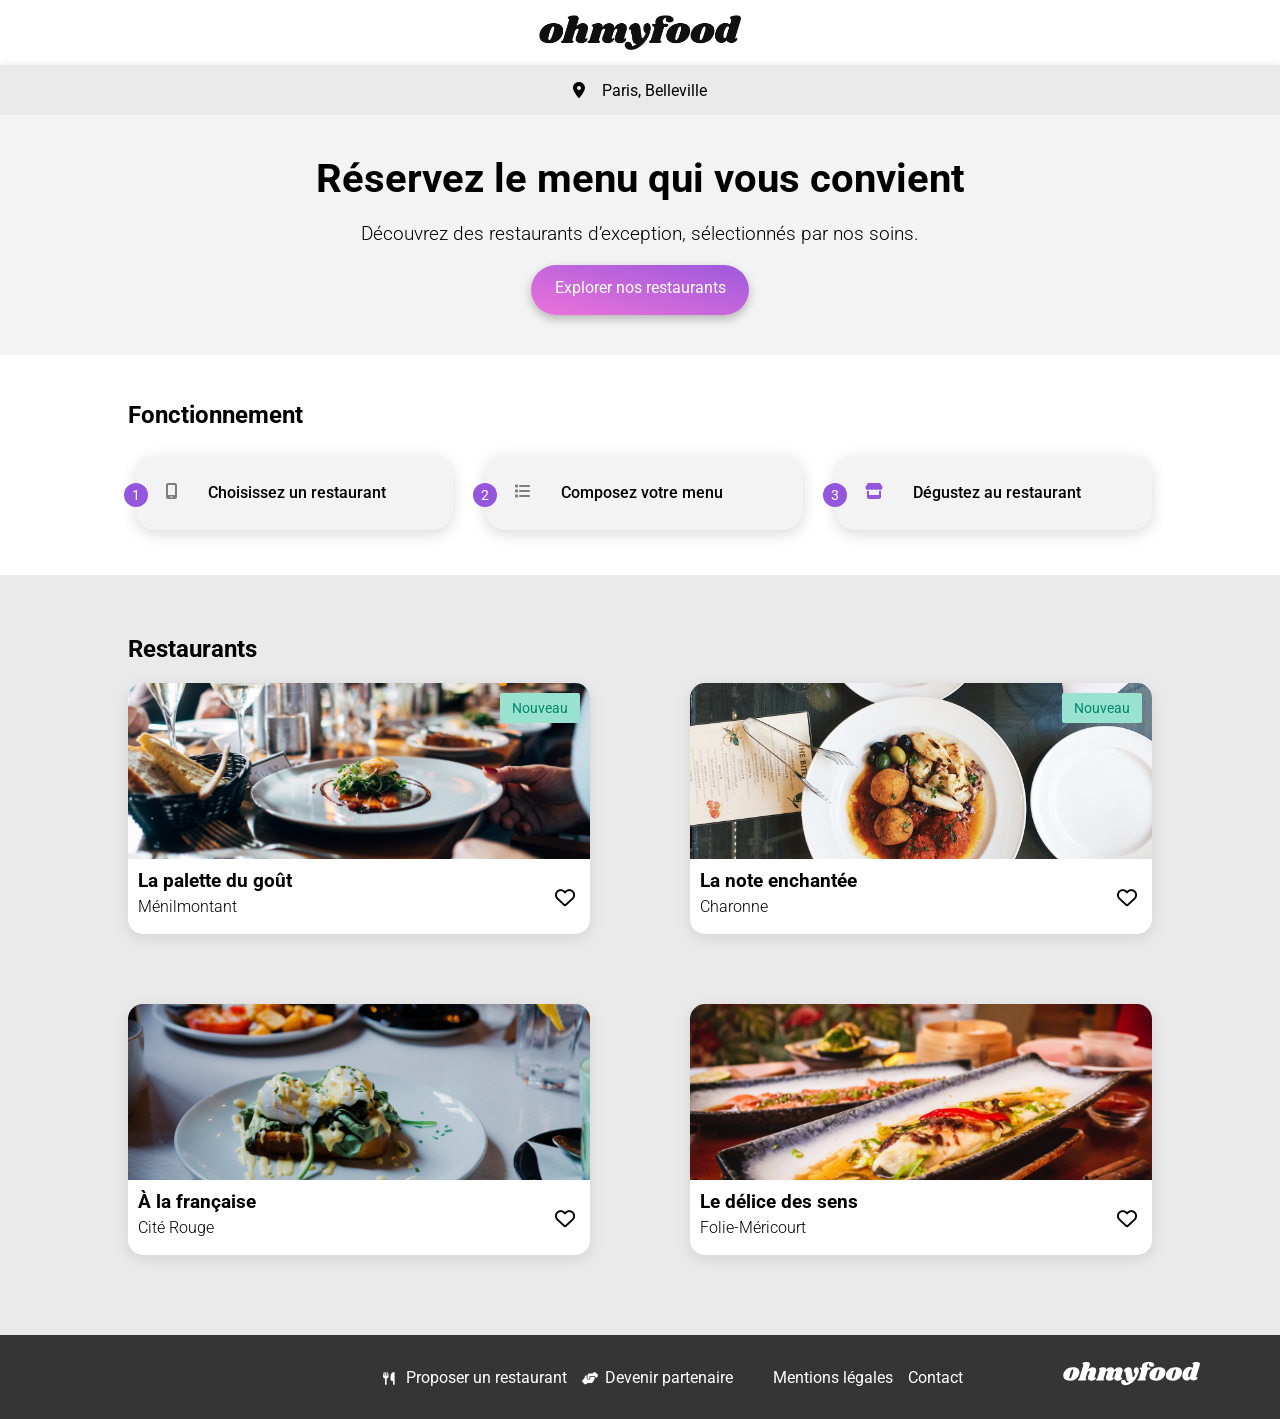
==== commit 452fbd02: "Ajout animations page restaurant" ====
--- a/index.html
+++ b/index.html
@@ -25,13 +25,12 @@
             <div class="header__logo">
                 <img class="header__logo-img" src="assets/images/logo/ohmyfood.png" alt="ohmyfood logo">
             </div>
-            <div class="header__location">
+        </header>
+        <main class="main">
+            <section class="location">
                 <i class="fa-solid fa-location-dot"></i>
                 <p>Paris, Belleville</p>
-            </div>
-        </header>
-
-        <main class="main">
+            </section>
             <section class="explore">
                 <h1 class="explore__title">Réservez le menu qui vous convient</h1>
                 <h2 class="explore__subtitle">Découvrez des restaurants d’exception, sélectionnés par nos soins.</h2>
@@ -63,76 +62,80 @@
                 <div class="restaurant__wrapper">
                     <h2 class="restaurants__title" id="restaurants-section">Restaurants</h2>
                     <div class="restaurants__cards-container">
-                        <a href="restaurants/palette_du_gout.html">
-                            <article class="restaurants__cards">
-                                <div class="restaurants__cards-img-container">
-                                    <img class="restaurants__cards-img" src="assets/images/restaurants/jay-wennington-N_Y88TWmGwA-unsplash.jpg" alt="photo du restaurant La Palette du Gout">
-                                    <div class="restaurants__cards-new">
-                                        <p>Nouveau</p>
+                        <div class="restaurants__wrapper">
+                            <a href="restaurants/palette_du_gout.html">
+                                <article class="restaurants__cards">
+                                    <div class="restaurants__cards-img-container">
+                                        <img class="restaurants__cards-img" src="assets/images/restaurants/jay-wennington-N_Y88TWmGwA-unsplash.jpg" alt="photo du restaurant La Palette du Gout">
+                                        <div class="restaurants__cards-new">
+                                            <p>Nouveau</p>
+                                        </div>
                                     </div>
-                                </div>
-                                <div class="restaurants__cards-text-container">
-                                    <div>
-                                        <h3 class="restaurants__cards-title">La palette du goût</h3>
-                                        <h4 class="restaurants__cards-location">Ménilmontant</h4>
+                                    <div class="restaurants__cards-text-container">
+                                        <div>
+                                            <h3 class="restaurants__cards-title">La palette du goût</h3>
+                                            <h4 class="restaurants__cards-location">Ménilmontant</h4>
+                                        </div>
                                     </div>
-                                    <div class="restaurants__cards-heart-container">
-                                        <i class="fa-regular fa-heart restaurants__cards-heart"></i>
+                                </article>
+                            </a>
+                            <i class="fa-regular fa-heart restaurants__cards-heart"></i>
+                            <i class="fa-solid fa-heart restaurants__cards-heart-full"></i>
+                        </div>
+                        <div class="restaurants__wrapper">
+                            <a href="">
+                                <article class="restaurants__cards">
+                                    <div class="restaurants__cards-img-container">
+                                        <img class="restaurants__cards-img" src="assets/images/restaurants/stil-u2Lp8tXIcjw-unsplash.jpg" alt="photo du restaurant La Note Enchantée">
+                                        <div class="restaurants__cards-new">
+                                            <p>Nouveau</p>
+                                        </div>
                                     </div>
-                                </div>
-                            </article>
-                        </a>
-                        <a href="">
-                            <article class="restaurants__cards">
-                                <div class="restaurants__cards-img-container">
-                                    <img class="restaurants__cards-img" src="assets/images/restaurants/stil-u2Lp8tXIcjw-unsplash.jpg" alt="photo du restaurant La Note Enchantée">
-                                    <div class="restaurants__cards-new">
-                                        <p>Nouveau</p>
+                                    <div class="restaurants__cards-text-container">
+                                        <div>
+                                            <h3 class="restaurants__cards-title">La note enchantée</h3>
+                                            <h4 class="restaurants__cards-location">Charonne</h4>
+                                        </div>
                                     </div>
-                                </div>
-                                <div class="restaurants__cards-text-container">
-                                    <div>
-                                        <h3 class="restaurants__cards-title">La note enchantée</h3>
-                                        <h4 class="restaurants__cards-location">Charonne</h4>
+                                </article>
+                            </a>
+                            <i class="fa-regular fa-heart restaurants__cards-heart"></i>
+                            <i class="fa-solid fa-heart restaurants__cards-heart-full"></i>
+                        </div>
+                        <div class="restaurants__wrapper">
+                            <a href="">
+                                <article class="restaurants__cards">
+                                    <div class="restaurants__cards-img-container">
+                                        <img class="restaurants__cards-img" src="assets/images/restaurants/toa-heftiba-DQKerTsQwi0-unsplash.jpg" alt="photo du restaurant A la Française">
+                                    </div> 
+                                    <div class="restaurants__cards-text-container">
+                                        <div>
+                                            <h3 class="restaurants__cards-title">À la française</h3>
+                                            <h4 class="restaurants__cards-location">Cité Rouge</h4>
+                                        </div>
                                     </div>
-                                    <div class="restaurants__cards-heart-container">
-                                        <i class="fa-regular fa-heart restaurants__cards-heart"></i>
+                                </article>
+                            </a>
+                            <i class="fa-regular fa-heart restaurants__cards-heart"></i>
+                            <i class="fa-solid fa-heart restaurants__cards-heart-full"></i>
+                        </div>
+                        <div class="restaurants__wrapper">
+                            <a href="">
+                                <article class="restaurants__cards">
+                                    <div class="restaurants__cards-img-container">
+                                        <img class="restaurants__cards-img" src="assets/images/restaurants/louis-hansel-shotsoflouis-qNBGVyOCY8Q-unsplash.jpg" alt="photo du restaurant Le délice des sens">
                                     </div>
-                                </div>
-                            </article>
-                        </a>
-                        <a href="">
-                            <article class="restaurants__cards">
-                                <div class="restaurants__cards-img-container">
-                                    <img class="restaurants__cards-img" src="assets/images/restaurants/toa-heftiba-DQKerTsQwi0-unsplash.jpg" alt="photo du restaurant A la Française">
-                                </div> 
-                                <div class="restaurants__cards-text-container">
-                                    <div>
-                                        <h3 class="restaurants__cards-title">À la française</h3>
-                                        <h4 class="restaurants__cards-location">Cité Rouge</h4>
+                                    <div class="restaurants__cards-text-container">
+                                        <div>
+                                            <h3 class="restaurants__cards-title">Le délice des sens</h3>
+                                            <h4 class="restaurants__cards-location">Folie-Méricourt</h4>
+                                        </div>
                                     </div>
-                                    <div class="restaurants__cards-heart-container">
-                                        <i class="fa-regular fa-heart restaurants__cards-heart"></i>
-                                    </div>
-                                </div>
-                            </article>
-                        </a>
-                        <a href="">
-                            <article class="restaurants__cards">
-                                <div class="restaurants__cards-img-container">
-                                    <img class="restaurants__cards-img" src="assets/images/restaurants/louis-hansel-shotsoflouis-qNBGVyOCY8Q-unsplash.jpg" alt="photo du restaurant Le délice des sens">
-                                </div>
-                                <div class="restaurants__cards-text-container">
-                                    <div>
-                                        <h3 class="restaurants__cards-title">Le délice des sens</h3>
-                                        <h4 class="restaurants__cards-location">Folie-Méricourt</h4>
-                                    </div>
-                                    <div class="restaurants__cards-heart-container">
-                                        <i class="fa-regular fa-heart restaurants__cards-heart"></i>
-                                    </div>
-                                </div>
-                            </article>
-                        </a>
+                                </article>
+                            </a>
+                            <i class="fa-regular fa-heart restaurants__cards-heart"></i>
+                            <i class="fa-solid fa-heart restaurants__cards-heart-full"></i>
+                        </div>
                     </div>
                     
                 </div>
@@ -176,7 +179,7 @@
             </ul>
             <ul class="footer__list">
                 <li class="footer__item">Mentions légales</li>
-                <li class="footer__item">Contact</li>
+                <li class="footer__item"><a href="mailto:contact@example.fr">Contact</a></li>
             </ul>
         </footer>
     </body>
--- a/assets/style.css
+++ b/assets/style.css
@@ -26,7 +26,8 @@
 .header__logo-img {
   height: 35px;
 }
-.header__location {
+
+.location {
   width: 100%;
   display: flex;
   flex-direction: row;
@@ -35,7 +36,6 @@
   align-items: center;
   height: 50px;
   gap: 17px;
-  margin-bottom: 7px;
   box-shadow: 0px 4px 10px 0px rgba(0, 0, 0, 0.2509803922);
 }
 
@@ -45,7 +45,6 @@
   display: flex;
   justify-content: center;
   align-items: center;
-  background-color: #f3f3f3;
   padding: 40px;
   text-align: center;
 }
@@ -68,7 +67,7 @@
   border-radius: 25px;
   color: white;
   text-decoration: none;
-  transition: opacity 0.2s ease-in, box-shadow 0.2s ease-in;
+  transition: opacity 0.4s ease-in-out, box-shadow 0.4s ease-in-out;
 }
 .explore__button:hover {
   opacity: 0.7;
@@ -131,6 +130,9 @@
 .restaurants__cards-img-container {
   position: relative;
   height: 70%;
+}
+.restaurants__wrapper {
+  position: relative;
 }
 .restaurants__cards {
   width: 100%;
@@ -178,13 +180,31 @@
   font-weight: 300;
 }
 .restaurants__cards-heart {
-  height: 20px;
-  margin-right: 10px;
-}
-.restaurants__cards-heart-container {
-  display: flex;
-  justify-content: center;
-  align-items: center;
+  font-size: 20px;
+  position: absolute;
+  top: 205px;
+  right: 15px;
+  cursor: pointer;
+  transition: all 1s ease-in-out;
+}
+.restaurants__cards-heart-full {
+  font-size: 20px;
+  position: absolute;
+  top: 205px;
+  right: 15px;
+  cursor: pointer;
+  transition: all 1s ease-in-out;
+  background: linear-gradient(193.33deg, #9356DC -11.44%, #FF79DA 123.93%);
+  background-clip: text;
+  -webkit-background-clip: text;
+  -webkit-text-fill-color: transparent;
+  opacity: 0;
+}
+.restaurants__cards-heart-full:hover {
+  opacity: 1;
+}
+.restaurants__cards-heart:hover {
+  opacity: 0;
 }
 
 .footer {
@@ -213,12 +233,8 @@
   margin-right: 6px;
   font-size: 13px;
 }
-
-.body {
-  background-image: url(../assets/images/restaurants/jay-wennington-N_Y88TWmGwA-unsplash.jpg);
-  background-position: center 62px;
-  background-repeat: no-repeat;
-  background-size: contain;
+.footer__item a {
+  color: white;
 }
 
 .restaurant-header {
@@ -242,8 +258,31 @@
   width: 100%;
   background-color: #f3f3f3;
   border-radius: 30px 30px 0 0;
-  margin-top: 230px;
+  margin-top: -40px;
   padding: 35px 17px;
+  z-index: 1;
+  position: relative;
+}
+.menu__img {
+  z-index: 0;
+}
+.menu__img img {
+  height: 300px;
+  width: 100%;
+  object-fit: cover;
+}
+.menu__section {
+  opacity: 0;
+  animation: appear 2s forwards;
+}
+.menu__section:nth-child(1) {
+  animation-delay: 0.5s;
+}
+.menu__section:nth-child(2) {
+  animation-delay: 1s;
+}
+.menu__section:nth-child(3) {
+  animation-delay: 1.5s;
 }
 .menu__title {
   font-size: 1rem;
@@ -264,6 +303,7 @@
   box-shadow: 0px 4px 15px 0px rgba(0, 0, 0, 0.1490196078);
   border-radius: 20px;
   margin-bottom: 25px;
+  background-color: white;
   display: flex;
   justify-content: space-between;
   margin-top: 12px;
@@ -295,13 +335,19 @@
 }
 .menu__dish-check {
   width: 0;
+  height: 100%;
   margin-left: 10px;
   background-color: #99E2D0;
   border-radius: 0 20px 20px 0;
-  transition: all 1s ease-in-out;
+  transition: width 1s ease-in-out;
 }
 .menu__dish-check-icon {
-  display: none;
+  opacity: 0;
+  width: 100%;
+  height: 100%;
+  display: flex;
+  justify-content: center;
+  align-items: center;
 }
 .menu__dish-check-icon > i {
   font-size: 25px;
@@ -322,27 +368,20 @@
   border-radius: 25px;
   color: white;
   text-decoration: none;
+  cursor: pointer;
   font-size: 1rem;
+  transition: opacity 0.2s ease-in, box-shadow 0.2s ease-in;
+}
+.menu__button button:hover {
+  opacity: 0.7;
+  box-shadow: 0px 6px 16px 0px rgba(0, 0, 0, 0.2509803922);
 }
 
 label:has(input:checked) .menu__dish-check {
-  display: block;
   width: 100px;
-  height: 100%;
-  transform: scale(1);
 }
 label:has(input:checked) .menu__dish-check-icon {
-  display: flex;
-  justify-content: center;
-  align-items: center;
-  width: 100%;
-  height: 100%;
-}
-
-label:not(:has(input:checked)) .menu__dish-check {
-  display: block;
-  width: 0;
-  transition: width 1s ease-in-out;
+  opacity: 1;
 }
 
 input {
@@ -364,11 +403,24 @@
   margin-right: 15px;
 }
 
+@keyframes appear {
+  from {
+    opacity: 0;
+    transform: translateY(100px);
+  }
+  to {
+    opacity: 1;
+    transform: translateY(0);
+  }
+}
 @media (min-width: 768px) {
   .header__logo,
   .header__location {
     box-shadow: none;
   }
+  .explore {
+    background-color: #f3f3f3;
+  }
   .explore__title {
     max-width: none;
     font-size: 2.5rem;
@@ -399,7 +451,17 @@
     justify-content: center;
     align-items: center;
   }
-  .restaurant__wrapper {
+  .body {
+    background-color: white;
+  }
+  #wrapper {
+    width: 100%;
+    display: flex;
+    justify-content: center;
+    align-items: center;
+  }
+  .restaurant__wrapper,
+  .menu {
     max-width: 1024px;
     width: 100%;
   }
@@ -435,6 +497,12 @@
   .footer > :first-child {
     order: 3;
   }
+  .restaurant {
+    justify-content: center;
+  }
+  .restaurant i {
+    margin-left: 30px;
+  }
 }
 
 /*# sourceMappingURL=style.css.map */
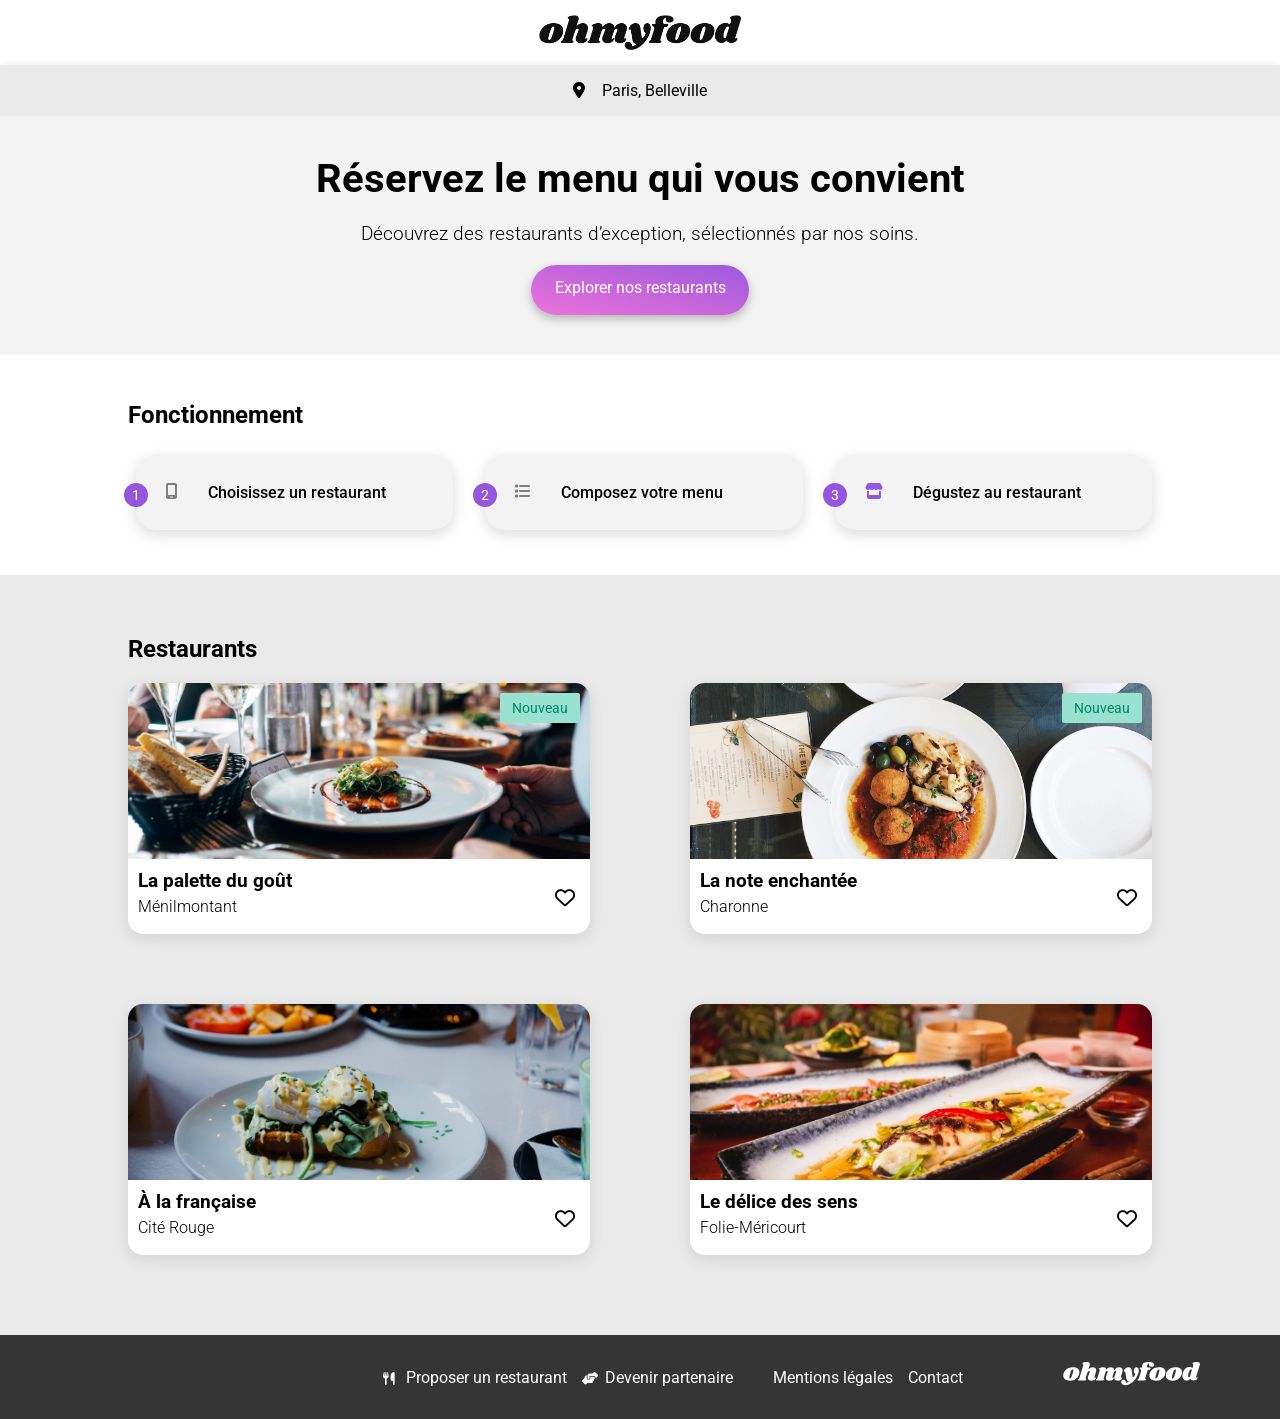
==== commit d773f44b: "Modification animations et ajout loader" ====
--- a/index.html
+++ b/index.html
@@ -21,166 +21,173 @@
         <link rel="stylesheet" href="assets/style.css">
     </head>
     <body>
-        <header class="header">
+        <div class="loader">
+            <span class="loader__square"></span>
+            <span class="loader__square"></span>
+            <span class="loader__square"></span>
+        </div>
+        <div class="wrapper">
+            <header class="header">
             <div class="header__logo">
                 <img class="header__logo-img" src="assets/images/logo/ohmyfood.png" alt="ohmyfood logo">
             </div>
-        </header>
-        <main class="main">
-            <section class="location">
-                <i class="fa-solid fa-location-dot"></i>
-                <p>Paris, Belleville</p>
-            </section>
-            <section class="explore">
-                <h1 class="explore__title">Réservez le menu qui vous convient</h1>
-                <h2 class="explore__subtitle">Découvrez des restaurants d’exception, sélectionnés par nos soins.</h2>
-                <a class="explore__button" href="#restaurants-section">Explorer nos restaurants</a>
-            </section>
-            <section class="steps">
-                <div class="steps__content">
-                    <h2 class="steps__title">Fonctionnement</h2>
-                    <div class="steps__wrapper">
-                        <div class="steps__box">
-                            <span class="steps__box-number">1</span>
-                            <i class="fa-solid fa-mobile-screen steps__box-icon"></i>
-                            <p class="steps__box-text">Choisissez un restaurant</p>
-                        </div>
-                        <div class="steps__box">
-                            <span class="steps__box-number">2</span>
-                            <i class="fa-solid fa-list steps__box-icon"></i>
-                            <p class="steps__box-text">Composez votre menu</p>
-                        </div>
-                        <div class="steps__box">
-                            <span class="steps__box-number">3</span>
-                            <i class="fa-solid fa-store steps__box-icon purple"></i>
-                            <p class="steps__box-text">Dégustez au restaurant</p>
+            </header>
+            <main class="main">
+                <section class="location">
+                    <i class="fa-solid fa-location-dot"></i>
+                    <p>Paris, Belleville</p>
+                </section>
+                <section class="explore">
+                    <h1 class="explore__title">Réservez le menu qui vous convient</h1>
+                    <h2 class="explore__subtitle">Découvrez des restaurants d’exception, sélectionnés par nos soins.</h2>
+                    <a class="explore__button" href="#restaurants-section">Explorer nos restaurants</a>
+                </section>
+                <section class="steps">
+                    <div class="steps__content">
+                        <h2 class="steps__title">Fonctionnement</h2>
+                        <div class="steps__wrapper">
+                            <div class="steps__box">
+                                <span class="steps__box-number">1</span>
+                                <i class="fa-solid fa-mobile-screen steps__box-icon"></i>
+                                <p class="steps__box-text">Choisissez un restaurant</p>
+                            </div>
+                            <div class="steps__box">
+                                <span class="steps__box-number">2</span>
+                                <i class="fa-solid fa-list steps__box-icon"></i>
+                                <p class="steps__box-text">Composez votre menu</p>
+                            </div>
+                            <div class="steps__box">
+                                <span class="steps__box-number">3</span>
+                                <i class="fa-solid fa-store steps__box-icon steps__box-purple"></i>
+                                <p class="steps__box-text">Dégustez au restaurant</p>
+                            </div>
                         </div>
                     </div>
+                </section>
+                <section class="restaurants">
+                    <div class="restaurant__wrapper">
+                        <h2 class="restaurants__title" id="restaurants-section">Restaurants</h2>
+                        <div class="restaurants__cards-container">
+                            <div class="restaurants__wrapper">
+                                <a href="restaurants/palette_du_gout.html">
+                                    <article class="restaurants__cards">
+                                        <div class="restaurants__cards-img-container">
+                                            <img class="restaurants__cards-img" src="assets/images/restaurants/jay-wennington-N_Y88TWmGwA-unsplash.jpg" alt="photo du restaurant La Palette du Gout">
+                                            <div class="restaurants__cards-new">
+                                                <p>Nouveau</p>
+                                            </div>
+                                        </div>
+                                        <div class="restaurants__cards-text-container">
+                                            <div>
+                                                <h3 class="restaurants__cards-title">La palette du goût</h3>
+                                                <h4 class="restaurants__cards-location">Ménilmontant</h4>
+                                            </div>
+                                        </div>
+                                    </article>
+                                </a>
+                                <i class="fa-regular fa-heart restaurants__cards-heart"></i>
+                                <i class="fa-solid fa-heart restaurants__cards-heart-full"></i>
+                            </div>
+                            <div class="restaurants__wrapper">
+                                <a href="restaurants/la_note_enchantée.html">
+                                    <article class="restaurants__cards">
+                                        <div class="restaurants__cards-img-container">
+                                            <img class="restaurants__cards-img" src="assets/images/restaurants/stil-u2Lp8tXIcjw-unsplash.jpg" alt="photo du restaurant La Note Enchantée">
+                                            <div class="restaurants__cards-new">
+                                                <p>Nouveau</p>
+                                            </div>
+                                        </div>
+                                        <div class="restaurants__cards-text-container">
+                                            <div>
+                                                <h3 class="restaurants__cards-title">La note enchantée</h3>
+                                                <h4 class="restaurants__cards-location">Charonne</h4>
+                                            </div>
+                                        </div>
+                                    </article>
+                                </a>
+                                <i class="fa-regular fa-heart restaurants__cards-heart"></i>
+                                <i class="fa-solid fa-heart restaurants__cards-heart-full"></i>
+                            </div>
+                            <div class="restaurants__wrapper">
+                                <a href="restaurants/a_la_française.html">
+                                    <article class="restaurants__cards">
+                                        <div class="restaurants__cards-img-container">
+                                            <img class="restaurants__cards-img" src="assets/images/restaurants/toa-heftiba-DQKerTsQwi0-unsplash.jpg" alt="photo du restaurant A la Française">
+                                        </div> 
+                                        <div class="restaurants__cards-text-container">
+                                            <div>
+                                                <h3 class="restaurants__cards-title">À la française</h3>
+                                                <h4 class="restaurants__cards-location">Cité Rouge</h4>
+                                            </div>
+                                        </div>
+                                    </article>
+                                </a>
+                                <i class="fa-regular fa-heart restaurants__cards-heart"></i>
+                                <i class="fa-solid fa-heart restaurants__cards-heart-full"></i>
+                            </div>
+                            <div class="restaurants__wrapper">
+                                <a href="restaurants/le_délice_des_sens.html">
+                                    <article class="restaurants__cards">
+                                        <div class="restaurants__cards-img-container">
+                                            <img class="restaurants__cards-img" src="assets/images/restaurants/louis-hansel-shotsoflouis-qNBGVyOCY8Q-unsplash.jpg" alt="photo du restaurant Le délice des sens">
+                                        </div>
+                                        <div class="restaurants__cards-text-container">
+                                            <div>
+                                                <h3 class="restaurants__cards-title">Le délice des sens</h3>
+                                                <h4 class="restaurants__cards-location">Folie-Méricourt</h4>
+                                            </div>
+                                        </div>
+                                    </article>
+                                </a>
+                                <i class="fa-regular fa-heart restaurants__cards-heart"></i>
+                                <i class="fa-solid fa-heart restaurants__cards-heart-full"></i>
+                            </div>
+                        </div>
+                        
+                    </div>
+                </section>
+            </main>
+
+            <footer class="footer">
+                <div class="footer__logo">
+                    <svg width="196" height="34" viewBox="0 0 196 34" fill="none" xmlns="http://www.w3.org/2000/svg">
+                        <path d="M13.932 7.956C17.196 7.956 19.596 8.61599 21.132 9.936C22.692 11.256 23.472 12.984 23.472 15.12C23.472 15.84 23.376 16.644 23.184 17.532C22.728 19.5 21.876 21.228 20.628 22.716C19.38 24.18 17.844 25.32 16.02 26.136C14.22 26.928 12.264 27.324 10.152 27.324C6.81599 27.324 4.34399 26.664 2.73599 25.344C1.15199 24 0.359985 22.224 0.359985 20.016C0.359985 19.272 0.455985 18.444 0.647985 17.532C1.10399 15.66 1.96799 14.004 3.23999 12.564C4.53599 11.1 6.10799 9.972 7.95599 9.18C9.82799 8.364 11.82 7.956 13.932 7.956ZM13.824 11.16C13.32 11.16 12.78 11.616 12.204 12.528C11.652 13.416 10.992 15.108 10.224 17.604C9.45599 20.1 9.07199 21.852 9.07199 22.86C9.07199 23.388 9.15599 23.748 9.32399 23.94C9.49199 24.108 9.71999 24.192 10.008 24.192C10.512 24.24 11.028 23.808 11.556 22.896C12.108 21.984 12.792 20.208 13.608 17.568C14.352 15.24 14.724 13.548 14.724 12.492C14.724 11.988 14.64 11.64 14.472 11.448C14.328 11.256 14.112 11.16 13.824 11.16Z" fill="currentColor"/>
+                        <path d="M44.9899 22.032C44.9419 22.128 44.9179 22.272 44.9179 22.464C44.9179 22.632 44.9539 22.764 45.0259 22.86C45.1219 22.956 45.2419 23.004 45.3859 23.004C45.6739 23.004 45.9139 22.884 46.1059 22.644C46.3219 22.38 46.4659 22.248 46.5379 22.248C46.6579 22.248 46.7539 22.332 46.8259 22.5C46.8979 22.644 46.9339 22.824 46.9339 23.04C46.9579 23.736 46.7299 24.42 46.2499 25.092C45.7699 25.74 45.0619 26.28 44.1259 26.712C43.2139 27.12 42.1099 27.324 40.8139 27.324C39.2299 27.324 37.9699 26.964 37.0339 26.244C36.0979 25.5 35.6179 24.516 35.5939 23.292C35.5939 22.404 35.8099 21.408 36.2419 20.304L38.2219 15.12C38.3419 14.808 38.4019 14.556 38.4019 14.364C38.4019 14.052 38.2939 13.812 38.0779 13.644C37.8859 13.452 37.6459 13.356 37.3579 13.356C36.9019 13.356 36.4339 13.572 35.9539 14.004C35.4979 14.412 35.1259 15.084 34.8379 16.02V15.948L32.5699 23.256C32.4979 23.544 32.4619 23.796 32.4619 24.012C32.4619 24.324 32.5219 24.576 32.6419 24.768C32.7619 24.936 32.9299 25.104 
+                            33.1459 25.272C33.3139 25.44 33.4339 25.584 33.5059 25.704C33.5779 25.8 33.5899 25.932 33.5419 26.1C33.4219 26.412 33.1819 26.64 32.8219 26.784C32.4619 26.928 31.9099 27 31.1659 27H22.9579C22.3339 27 21.8779 26.904 21.5899 26.712C21.3019 26.496 21.2059 26.22 21.3019 25.884C21.3979 25.596 21.6499 25.344 22.0579 25.128C22.4179 24.936 22.7179 24.708 22.9579 24.444C23.1979 24.18 23.4019 23.76 23.5699 23.184L29.0419 5.22C29.1139 5.004 29.1499 4.824 29.1499 4.68C29.1499 4.416 29.0779 4.2 28.9339 4.032C28.8139 3.864 28.6459 3.696 28.4299 3.528C28.1899 3.336 28.0099 3.168 27.8899 3.024C27.7939 2.88 27.7819 2.688 27.8539 2.448C27.9979 1.896 28.7539 1.416 30.1219 1.00799C31.4899 0.599996 32.9179 0.395996 34.4059 0.395996C35.7979 0.395996 36.8179 0.659996 37.4659 1.188C38.1379 1.716 38.4739 2.436 38.4739 3.348C38.4739 3.876 38.3899 4.392 38.2219 4.896L36.2779 11.232C37.2139 10.008 38.1979 9.156 39.2299 8.676C40.2859 8.196 41.4259 7.956 42.6499 7.956C44.1139 7.956 45.2899 8.4 
+                            46.1779 9.288C47.0899 10.176 47.5459 11.328 47.5459 12.744C47.5459 13.488 47.4259 14.22 47.1859 14.94L44.9899 22.032Z" fill="currentColor"/>
+                        <path d="M82.7165 22.032C82.6685 22.128 82.6445 22.272 82.6445 22.464C82.6445 22.632 82.6805 22.764 82.7525 22.86C82.8485 22.956 82.9685 23.004 83.1125 23.004C83.4005 23.004 83.6405 22.884 83.8325 22.644C84.0485 22.38 84.1925 22.248 84.2645 22.248C84.3845 22.248 84.4805 22.332 84.5525 22.5C84.6245 22.644 84.6605 22.824 84.6605 23.04C84.6845 23.736 84.4565 24.42 83.9765 25.092C83.4965 25.74 82.7885 26.28 81.8525 26.712C80.9405 27.12 79.8365 27.324 78.5405 27.324C76.9565 27.324 75.6965 26.964 74.7605 26.244C73.8245 25.5 73.3445 24.516 73.3205 23.292C73.3205 22.404 73.5365 21.408 73.9685 20.304L75.9485 15.12C76.0685 14.808 76.1285 14.556 76.1285 14.364C76.1285 14.052 76.0205 13.812 75.8045 13.644C75.6125 13.452 75.3725 13.356 75.0845 13.356C74.6765 13.356 74.2565 13.536 73.8245 13.896C73.3925 14.256 73.0085 14.82 72.6725 15.588L70.6925 22.032C70.6445 22.128 70.6205 22.272 70.6205 22.464C70.6205 22.632 70.6565 22.764 70.7285 22.86C70.8245 22.956 70.9445 23.004 71.0885 23.004C71.3765 
+                            23.004 71.6165 22.884 71.8085 22.644C72.0245 22.38 72.1685 22.248 72.2405 22.248C72.3605 22.248 72.4565 22.332 72.5285 22.5C72.6005 22.644 72.6365 22.824 72.6365 23.04C72.6605 23.736 72.4325 24.42 71.9525 25.092C71.4725 25.74 70.7645 26.28 69.8285 26.712C68.9165 27.12 67.8125 27.324 66.5165 27.324C64.9325 27.324 63.6725 26.964 62.7365 26.244C61.8005 25.5 61.3205 24.516 61.2965 23.292C61.2965 22.404 61.5125 21.408 61.9445 20.304L63.9245 15.12C64.0445 14.808 64.1045 14.556 64.1045 14.364C64.1045 14.052 63.9965 13.812 63.7805 13.644C63.5885 13.452 63.3485 13.356 63.0605 13.356C62.6525 13.356 62.2325 13.536 61.8005 13.896C61.3685 14.232 61.0085 14.784 60.7205 15.552L58.3445 23.256C58.2485 23.52 58.2005 23.772 58.2005 24.012C58.2005 24.3 58.2605 24.54 58.3805 24.732C58.5005 24.9 58.6685 25.08 58.8845 25.272C59.0525 25.416 59.1725 25.548 59.2445 25.668C59.3165 25.788 59.3285 25.932 59.2805 26.1C59.1845 26.412 58.9565 26.64 58.5965 26.784C58.2365 26.928 57.6725 27 56.9045 27H48.6965C48.0725 
+                            27 47.6285 26.904 47.3645 26.712C47.0765 26.496 46.9685 26.22 47.0405 25.884C47.1365 25.596 47.3885 
+                            25.344 47.7965 25.128C48.1565 24.936 48.4565 24.708 48.6965 24.444C48.9365 24.18 49.1405 23.76 49.3085 23.184L52.5125 12.78C52.5605 12.66 52.5845 12.492 52.5845 12.276C52.5845 12.012 52.5245 11.808 52.4045 11.664C52.3085 11.52 52.1405 11.34 51.9005 11.124C51.6605 10.932 51.4925 10.764 51.3965 10.62C51.3005 10.476 51.2885 10.284 51.3605 10.044C51.5045 9.492 52.2605 9.012 53.6285 8.604C54.9965 8.172 56.4245 7.956 57.9125 7.956C59.0885 7.956 60.0125 8.28 60.6845 8.928C61.3805 9.576 61.7165 10.464 61.6925 11.592C62.6765 10.224 63.7085 9.276 64.7885 8.748C65.8925 8.22 67.0805 7.956 68.3525 7.956C69.7445 7.956 70.8725 8.364 71.7365 9.18C72.6245 9.972 73.1165 11.016 73.2125 12.312C74.2445 10.68 75.3485 9.552 76.5245 8.928C77.7005 8.28 78.9845 7.956 80.3765 7.956C81.8405 7.956 83.0165 8.4 83.9045 9.288C84.8165 10.176 85.2725 11.328 85.2725 12.744C85.2725 13.488 85.1525 14.22 84.9125 14.94L82.7165 22.032Z" fill="currentColor"/>
+                        <path d="M104.932 7.956C105.988 7.956 106.828 8.388 107.452 9.252C108.1 10.092 108.424 11.244 108.424 12.708C108.424 13.98 108.196 15.348 107.74 16.812C106.852 19.764 105.424 22.548 103.456 25.164C101.512 27.78 99.2675 29.88 96.7235 31.464C94.2035 33.048 91.6836 33.84 89.1636 33.84C87.9156 33.84 86.8355 33.624 85.9235 33.192C85.0355 32.76 84.3635 32.184 83.9075 31.464C83.4275 30.744 83.1875 29.976 83.1875 29.16C83.1875 28.8 83.2475 28.404 83.3675 27.972C83.5835 27.3 83.9435 26.784 84.4475 26.424C84.9515 26.064 85.5516 25.884 86.2476 25.884C87.3516 25.884 88.2515 26.256 88.9475 27C89.6675 27.768 90.1236 28.812 90.3156 30.132C91.8516 30.06 93.2675 29.4 94.5635 28.152C93.3395 27.936 92.4275 27.528 91.8275 26.928C91.2515 26.304 90.8555 25.344 90.6395 24.048L89.1995 15.228C89.1275 14.772 89.0195 14.46 88.8755 14.292C88.7555 14.1 88.5876 14.004 88.3716 14.004C88.2036 14.004 87.9995 14.088 87.7595 14.256C87.5435 14.424 87.3875 14.508 87.2915 14.508C87.0995 14.508 87.0035 14.304 87.0035 13.896C87.0035 
+                            13.56 87.0635 13.2 87.1835 12.816C87.6155 11.448 88.4196 10.296 89.5956 9.36C90.7716 8.4 92.1395 7.92 93.6995 7.92C95.2355 7.92 96.3635 8.376 97.0835 9.288C97.8275 10.2 98.3076 11.604 98.5236 13.5L99.6035 21.42C99.6755 22.02 99.8915 22.32 100.252 22.32C100.684 22.32 101.188 21.936 101.764 21.168C102.34 20.376 102.904 19.26 103.456 17.82C102.736 17.172 102.184 16.428 101.8 15.588C101.416 14.748 101.224 13.848 101.224 12.888C101.224 12.144 101.32 11.472 101.512 10.872C101.8 9.912 102.244 9.192 102.844 8.712C103.468 8.208 104.164 7.956 104.932 7.956Z" fill="currentColor"/>
+                        <path d="M122.864 0.395996C125.432 0.395996 127.352 0.791996 128.624 1.584C129.92 2.352 130.568 3.3 130.568 4.428C130.568 5.34 130.184 6.048 129.416 6.552C128.672 7.032 127.688 7.272 126.464 7.272C125.336 7.272 124.46 6.996 123.836 6.444C123.212 5.892 122.9 5.208 122.9 4.392C122.9 3.888 123.056 3.36 123.368 2.808C122.648 2.808 122.048 2.988 121.568 3.348C121.088 3.684 120.716 4.272 120.452 5.112C120.308 5.64 120.236 6.132 120.236 6.588C120.236 7.164 120.332 7.62 120.524 7.956C120.74 8.268 121.04 8.424 121.424 8.424H123.548C124.796 8.424 125.42 8.808 125.42 9.576C125.42 9.672 125.396 9.816 125.348 10.008C125.204 10.536 124.904 10.932 124.448 11.196C124.016 11.46 123.356 11.592 122.468 11.592H121.388L117.824 23.256C117.752 23.544 117.716 23.796 117.716 24.012C117.716 24.324 117.776 24.576 117.896 24.768C118.016 24.936 118.184 25.104 118.4 25.272C118.568 25.44 118.688 25.584 118.76 25.704C118.832 25.8 118.844 25.932 118.796 26.1C118.676 26.412 118.436 26.64 118.076 26.784C117.716 26.928 117.164 27 116.42 
+                            27H108.212C107.588 27 107.132 26.904 106.844 26.712C106.556 26.496 106.46 26.22 106.556 25.884C106.652 25.596 106.904 25.344 107.312 25.128C107.672 24.936 107.972 24.708 108.212 24.444C108.452 24.18 108.656 23.76 108.824 23.184L111.632 13.968C111.752 13.608 111.812 13.236 111.812 12.852C111.812 12.372 111.704 12 111.488 11.736C111.296 11.448 110.996 11.136 110.588 10.8C110.324 10.584 110.12 10.404 109.976 10.26C109.856 10.092 109.796 9.9 109.796 9.684C109.772 9.228 109.928 8.904 110.264 8.712C110.624 8.52 111.296 8.424 112.28 8.424H113.18C113.012 7.824 112.928 7.224 112.928 6.624C112.928 6.024 113.036 5.4 113.252 4.752C113.708 3.528 114.68 2.496 116.168 1.65599C117.68 0.815996 119.912 0.395996 122.864 0.395996Z" fill="currentColor"/>
+                        <path d="M137.084 7.956C140.348 7.956 142.748 8.61599 144.284 9.936C145.844 11.256 146.624 12.984 146.624 15.12C146.624 15.84 146.528 16.644 146.336 17.532C145.88 19.5 145.028 21.228 143.78 22.716C142.532 24.18 140.996 25.32 139.172 26.136C137.372 26.928 135.416 27.324 133.304 27.324C129.968 27.324 127.496 26.664 125.888 25.344C124.304 24 123.512 22.224 123.512 20.016C123.512 19.272 123.608 18.444 123.8 17.532C124.256 15.66 125.12 14.004 126.392 12.564C127.688 11.1 129.26 9.972 131.108 9.18C132.98 8.364 134.972 7.956 137.084 7.956ZM136.976 11.16C136.472 11.16 135.932 11.616 135.356 12.528C134.804 13.416 134.144 15.108 133.376 17.604C132.608 20.1 132.224 21.852 132.224 22.86C132.224 23.388 132.308 23.748 132.476 23.94C132.644 24.108 132.872 24.192 133.16 24.192C133.664 24.24 134.18 23.808 134.708 22.896C135.26 21.984 135.944 20.208 136.76 17.568C137.504 15.24 137.876 13.548 137.876 12.492C137.876 11.988 137.792 11.64 137.624 11.448C137.48 11.256 137.264 11.16 136.976 11.16Z" fill="currentColor"/>
+                        <path d="M160.709 7.956C163.973 7.956 166.373 8.61599 167.909 9.936C169.469 11.256 170.249 12.984 170.249 15.12C170.249 15.84 170.153 16.644 169.961 17.532C169.505 19.5 168.653 21.228 167.405 22.716C166.157 24.18 164.621 25.32 162.797 26.136C160.997 26.928 159.041 27.324 156.929 27.324C153.593 27.324 151.121 26.664 149.513 25.344C147.929 24 147.137 22.224 147.137 20.016C147.137 19.272 147.233 18.444 147.425 17.532C147.881 15.66 148.745 14.004 150.017 12.564C151.313 11.1 152.885 9.972 154.733 9.18C156.605 8.364 158.597 7.956 160.709 7.956ZM160.601 11.16C160.097 11.16 159.557 11.616 158.981 12.528C158.429 13.416 157.769 15.108 157.001 17.604C156.233 20.1 155.849 21.852 155.849 22.86C155.849 23.388 155.933 23.748 156.101 23.94C156.269 24.108 156.497 24.192 156.785 24.192C157.289 24.24 157.805 23.808 158.333 22.896C158.885 21.984 159.569 20.208 160.385 17.568C161.129 15.24 161.501 13.548 161.501 12.492C161.501 11.988 161.417 11.64 161.249 11.448C161.105 11.256 160.889 11.16 160.601 11.16Z" fill="currentColor"/>
+                        <path d="M190.526 21.816C190.478 22.008 190.454 22.14 190.454 22.212C190.454 22.38 190.502 22.512 190.598 22.608C190.694 22.704 190.814 22.752 190.958 22.752C191.246 22.752 191.486 22.632 191.678 22.392C191.894 22.128 192.038 21.996 192.11 21.996C192.23 21.996 192.326 22.08 192.398 22.248C192.47 22.416 192.506 22.608 192.506 22.824C192.53 23.472 192.278 24.132 191.75 24.804C191.246 25.476 190.562 26.028 189.698 26.46C188.834 26.892 187.898 27.108 186.89 27.108C185.69 27.108 184.646 26.88 183.758 26.424C182.87 25.968 182.258 25.368 181.922 24.624C181.274 25.464 180.53 26.088 179.69 26.496C178.85 26.904 177.962 27.108 177.026 27.108C175.922 27.108 174.89 26.832 173.93 26.28C172.994 25.728 172.238 24.948 171.662 23.94C171.11 22.908 170.834 21.744 170.834 20.448C170.834 18.264 171.242 16.212 172.058 14.292C172.898 12.348 174.062 10.788 175.55 9.612C177.038 8.412 178.73 7.812 180.626 7.812C181.658 7.812 182.534 7.932 183.254 8.172C183.998 8.412 184.67 8.772 185.27 9.252L186.494 5.22C186.566 5.004 186.602 4.824 186.602 
+                            4.68C186.602 4.416 186.53 4.2 186.386 4.032C186.266 3.864 186.098 3.696 185.882 3.528C185.642 3.336 185.462 3.168 185.342 3.024C185.246 2.88 185.234 2.688 185.306 2.448C185.45 1.896 186.206 1.416 187.574 1.00799C188.942 0.599996 190.37 0.395996 191.858 0.395996C193.25 0.395996 194.27 0.659996 194.918 1.188C195.59 1.716 195.926 2.436 195.926 3.348C195.926 3.876 195.842 4.392 195.674 4.896L190.526 21.816ZM184.514 11.7C184.13 11.364 183.71 11.196 183.254 11.196C182.558 11.196 181.874 11.712 181.202 12.744C180.53 13.776 179.99 15.024 179.582 16.488C179.174 17.952 178.982 19.272 179.006 20.448C179.006 21.768 179.438 22.428 180.302 22.428C180.614 22.428 180.878 22.308 181.094 22.068C181.31 21.804 181.514 21.384 181.706 20.808L184.514 11.7Z" fill="currentColor"/>
+                    </svg>
                 </div>
-            </section>
-            <section class="restaurants">
-                <div class="restaurant__wrapper">
-                    <h2 class="restaurants__title" id="restaurants-section">Restaurants</h2>
-                    <div class="restaurants__cards-container">
-                        <div class="restaurants__wrapper">
-                            <a href="restaurants/palette_du_gout.html">
-                                <article class="restaurants__cards">
-                                    <div class="restaurants__cards-img-container">
-                                        <img class="restaurants__cards-img" src="assets/images/restaurants/jay-wennington-N_Y88TWmGwA-unsplash.jpg" alt="photo du restaurant La Palette du Gout">
-                                        <div class="restaurants__cards-new">
-                                            <p>Nouveau</p>
-                                        </div>
-                                    </div>
-                                    <div class="restaurants__cards-text-container">
-                                        <div>
-                                            <h3 class="restaurants__cards-title">La palette du goût</h3>
-                                            <h4 class="restaurants__cards-location">Ménilmontant</h4>
-                                        </div>
-                                    </div>
-                                </article>
-                            </a>
-                            <i class="fa-regular fa-heart restaurants__cards-heart"></i>
-                            <i class="fa-solid fa-heart restaurants__cards-heart-full"></i>
+                <ul class="footer__list">
+                    <li class="footer__item">
+                        <div class="footer__item-container">
+                            <i class="footer__item-icon fa-solid fa-utensils"></i>
                         </div>
-                        <div class="restaurants__wrapper">
-                            <a href="">
-                                <article class="restaurants__cards">
-                                    <div class="restaurants__cards-img-container">
-                                        <img class="restaurants__cards-img" src="assets/images/restaurants/stil-u2Lp8tXIcjw-unsplash.jpg" alt="photo du restaurant La Note Enchantée">
-                                        <div class="restaurants__cards-new">
-                                            <p>Nouveau</p>
-                                        </div>
-                                    </div>
-                                    <div class="restaurants__cards-text-container">
-                                        <div>
-                                            <h3 class="restaurants__cards-title">La note enchantée</h3>
-                                            <h4 class="restaurants__cards-location">Charonne</h4>
-                                        </div>
-                                    </div>
-                                </article>
-                            </a>
-                            <i class="fa-regular fa-heart restaurants__cards-heart"></i>
-                            <i class="fa-solid fa-heart restaurants__cards-heart-full"></i>
+                        Proposer un restaurant
+                    </li>
+                    <li class="footer__item">
+                        <div class="footer__item-container">
+                            <i class="footer__item-icon fa-solid fa-handshake-angle"></i>
                         </div>
-                        <div class="restaurants__wrapper">
-                            <a href="">
-                                <article class="restaurants__cards">
-                                    <div class="restaurants__cards-img-container">
-                                        <img class="restaurants__cards-img" src="assets/images/restaurants/toa-heftiba-DQKerTsQwi0-unsplash.jpg" alt="photo du restaurant A la Française">
-                                    </div> 
-                                    <div class="restaurants__cards-text-container">
-                                        <div>
-                                            <h3 class="restaurants__cards-title">À la française</h3>
-                                            <h4 class="restaurants__cards-location">Cité Rouge</h4>
-                                        </div>
-                                    </div>
-                                </article>
-                            </a>
-                            <i class="fa-regular fa-heart restaurants__cards-heart"></i>
-                            <i class="fa-solid fa-heart restaurants__cards-heart-full"></i>
-                        </div>
-                        <div class="restaurants__wrapper">
-                            <a href="">
-                                <article class="restaurants__cards">
-                                    <div class="restaurants__cards-img-container">
-                                        <img class="restaurants__cards-img" src="assets/images/restaurants/louis-hansel-shotsoflouis-qNBGVyOCY8Q-unsplash.jpg" alt="photo du restaurant Le délice des sens">
-                                    </div>
-                                    <div class="restaurants__cards-text-container">
-                                        <div>
-                                            <h3 class="restaurants__cards-title">Le délice des sens</h3>
-                                            <h4 class="restaurants__cards-location">Folie-Méricourt</h4>
-                                        </div>
-                                    </div>
-                                </article>
-                            </a>
-                            <i class="fa-regular fa-heart restaurants__cards-heart"></i>
-                            <i class="fa-solid fa-heart restaurants__cards-heart-full"></i>
-                        </div>
-                    </div>
-                    
-                </div>
-            </section>
-        </main>
-
-        <footer class="footer">
-            <div class="footer__logo">
-                <svg width="196" height="34" viewBox="0 0 196 34" fill="none" xmlns="http://www.w3.org/2000/svg">
-                    <path d="M13.932 7.956C17.196 7.956 19.596 8.61599 21.132 9.936C22.692 11.256 23.472 12.984 23.472 15.12C23.472 15.84 23.376 16.644 23.184 17.532C22.728 19.5 21.876 21.228 20.628 22.716C19.38 24.18 17.844 25.32 16.02 26.136C14.22 26.928 12.264 27.324 10.152 27.324C6.81599 27.324 4.34399 26.664 2.73599 25.344C1.15199 24 0.359985 22.224 0.359985 20.016C0.359985 19.272 0.455985 18.444 0.647985 17.532C1.10399 15.66 1.96799 14.004 3.23999 12.564C4.53599 11.1 6.10799 9.972 7.95599 9.18C9.82799 8.364 11.82 7.956 13.932 7.956ZM13.824 11.16C13.32 11.16 12.78 11.616 12.204 12.528C11.652 13.416 10.992 15.108 10.224 17.604C9.45599 20.1 9.07199 21.852 9.07199 22.86C9.07199 23.388 9.15599 23.748 9.32399 23.94C9.49199 24.108 9.71999 24.192 10.008 24.192C10.512 24.24 11.028 23.808 11.556 22.896C12.108 21.984 12.792 20.208 13.608 17.568C14.352 15.24 14.724 13.548 14.724 12.492C14.724 11.988 14.64 11.64 14.472 11.448C14.328 11.256 14.112 11.16 13.824 11.16Z" fill="currentColor"/>
-                    <path d="M44.9899 22.032C44.9419 22.128 44.9179 22.272 44.9179 22.464C44.9179 22.632 44.9539 22.764 45.0259 22.86C45.1219 22.956 45.2419 23.004 45.3859 23.004C45.6739 23.004 45.9139 22.884 46.1059 22.644C46.3219 22.38 46.4659 22.248 46.5379 22.248C46.6579 22.248 46.7539 22.332 46.8259 22.5C46.8979 22.644 46.9339 22.824 46.9339 23.04C46.9579 23.736 46.7299 24.42 46.2499 25.092C45.7699 25.74 45.0619 26.28 44.1259 26.712C43.2139 27.12 42.1099 27.324 40.8139 27.324C39.2299 27.324 37.9699 26.964 37.0339 26.244C36.0979 25.5 35.6179 24.516 35.5939 23.292C35.5939 22.404 35.8099 21.408 36.2419 20.304L38.2219 15.12C38.3419 14.808 38.4019 14.556 38.4019 14.364C38.4019 14.052 38.2939 13.812 38.0779 13.644C37.8859 13.452 37.6459 13.356 37.3579 13.356C36.9019 13.356 36.4339 13.572 35.9539 14.004C35.4979 14.412 35.1259 15.084 34.8379 16.02V15.948L32.5699 23.256C32.4979 23.544 32.4619 23.796 32.4619 24.012C32.4619 24.324 32.5219 24.576 32.6419 24.768C32.7619 24.936 32.9299 25.104 
-                        33.1459 25.272C33.3139 25.44 33.4339 25.584 33.5059 25.704C33.5779 25.8 33.5899 25.932 33.5419 26.1C33.4219 26.412 33.1819 26.64 32.8219 26.784C32.4619 26.928 31.9099 27 31.1659 27H22.9579C22.3339 27 21.8779 26.904 21.5899 26.712C21.3019 26.496 21.2059 26.22 21.3019 25.884C21.3979 25.596 21.6499 25.344 22.0579 25.128C22.4179 24.936 22.7179 24.708 22.9579 24.444C23.1979 24.18 23.4019 23.76 23.5699 23.184L29.0419 5.22C29.1139 5.004 29.1499 4.824 29.1499 4.68C29.1499 4.416 29.0779 4.2 28.9339 4.032C28.8139 3.864 28.6459 3.696 28.4299 3.528C28.1899 3.336 28.0099 3.168 27.8899 3.024C27.7939 2.88 27.7819 2.688 27.8539 2.448C27.9979 1.896 28.7539 1.416 30.1219 1.00799C31.4899 0.599996 32.9179 0.395996 34.4059 0.395996C35.7979 0.395996 36.8179 0.659996 37.4659 1.188C38.1379 1.716 38.4739 2.436 38.4739 3.348C38.4739 3.876 38.3899 4.392 38.2219 4.896L36.2779 11.232C37.2139 10.008 38.1979 9.156 39.2299 8.676C40.2859 8.196 41.4259 7.956 42.6499 7.956C44.1139 7.956 45.2899 8.4 
-                        46.1779 9.288C47.0899 10.176 47.5459 11.328 47.5459 12.744C47.5459 13.488 47.4259 14.22 47.1859 14.94L44.9899 22.032Z" fill="currentColor"/>
-                    <path d="M82.7165 22.032C82.6685 22.128 82.6445 22.272 82.6445 22.464C82.6445 22.632 82.6805 22.764 82.7525 22.86C82.8485 22.956 82.9685 23.004 83.1125 23.004C83.4005 23.004 83.6405 22.884 83.8325 22.644C84.0485 22.38 84.1925 22.248 84.2645 22.248C84.3845 22.248 84.4805 22.332 84.5525 22.5C84.6245 22.644 84.6605 22.824 84.6605 23.04C84.6845 23.736 84.4565 24.42 83.9765 25.092C83.4965 25.74 82.7885 26.28 81.8525 26.712C80.9405 27.12 79.8365 27.324 78.5405 27.324C76.9565 27.324 75.6965 26.964 74.7605 26.244C73.8245 25.5 73.3445 24.516 73.3205 23.292C73.3205 22.404 73.5365 21.408 73.9685 20.304L75.9485 15.12C76.0685 14.808 76.1285 14.556 76.1285 14.364C76.1285 14.052 76.0205 13.812 75.8045 13.644C75.6125 13.452 75.3725 13.356 75.0845 13.356C74.6765 13.356 74.2565 13.536 73.8245 13.896C73.3925 14.256 73.0085 14.82 72.6725 15.588L70.6925 22.032C70.6445 22.128 70.6205 22.272 70.6205 22.464C70.6205 22.632 70.6565 22.764 70.7285 22.86C70.8245 22.956 70.9445 23.004 71.0885 23.004C71.3765 
-                        23.004 71.6165 22.884 71.8085 22.644C72.0245 22.38 72.1685 22.248 72.2405 22.248C72.3605 22.248 72.4565 22.332 72.5285 22.5C72.6005 22.644 72.6365 22.824 72.6365 23.04C72.6605 23.736 72.4325 24.42 71.9525 25.092C71.4725 25.74 70.7645 26.28 69.8285 26.712C68.9165 27.12 67.8125 27.324 66.5165 27.324C64.9325 27.324 63.6725 26.964 62.7365 26.244C61.8005 25.5 61.3205 24.516 61.2965 23.292C61.2965 22.404 61.5125 21.408 61.9445 20.304L63.9245 15.12C64.0445 14.808 64.1045 14.556 64.1045 14.364C64.1045 14.052 63.9965 13.812 63.7805 13.644C63.5885 13.452 63.3485 13.356 63.0605 13.356C62.6525 13.356 62.2325 13.536 61.8005 13.896C61.3685 14.232 61.0085 14.784 60.7205 15.552L58.3445 23.256C58.2485 23.52 58.2005 23.772 58.2005 24.012C58.2005 24.3 58.2605 24.54 58.3805 24.732C58.5005 24.9 58.6685 25.08 58.8845 25.272C59.0525 25.416 59.1725 25.548 59.2445 25.668C59.3165 25.788 59.3285 25.932 59.2805 26.1C59.1845 26.412 58.9565 26.64 58.5965 26.784C58.2365 26.928 57.6725 27 56.9045 27H48.6965C48.0725 
-                        27 47.6285 26.904 47.3645 26.712C47.0765 26.496 46.9685 26.22 47.0405 25.884C47.1365 25.596 47.3885 
-                        25.344 47.7965 25.128C48.1565 24.936 48.4565 24.708 48.6965 24.444C48.9365 24.18 49.1405 23.76 49.3085 23.184L52.5125 12.78C52.5605 12.66 52.5845 12.492 52.5845 12.276C52.5845 12.012 52.5245 11.808 52.4045 11.664C52.3085 11.52 52.1405 11.34 51.9005 11.124C51.6605 10.932 51.4925 10.764 51.3965 10.62C51.3005 10.476 51.2885 10.284 51.3605 10.044C51.5045 9.492 52.2605 9.012 53.6285 8.604C54.9965 8.172 56.4245 7.956 57.9125 7.956C59.0885 7.956 60.0125 8.28 60.6845 8.928C61.3805 9.576 61.7165 10.464 61.6925 11.592C62.6765 10.224 63.7085 9.276 64.7885 8.748C65.8925 8.22 67.0805 7.956 68.3525 7.956C69.7445 7.956 70.8725 8.364 71.7365 9.18C72.6245 9.972 73.1165 11.016 73.2125 12.312C74.2445 10.68 75.3485 9.552 76.5245 8.928C77.7005 8.28 78.9845 7.956 80.3765 7.956C81.8405 7.956 83.0165 8.4 83.9045 9.288C84.8165 10.176 85.2725 11.328 85.2725 12.744C85.2725 13.488 85.1525 14.22 84.9125 14.94L82.7165 22.032Z" fill="currentColor"/>
-                    <path d="M104.932 7.956C105.988 7.956 106.828 8.388 107.452 9.252C108.1 10.092 108.424 11.244 108.424 12.708C108.424 13.98 108.196 15.348 107.74 16.812C106.852 19.764 105.424 22.548 103.456 25.164C101.512 27.78 99.2675 29.88 96.7235 31.464C94.2035 33.048 91.6836 33.84 89.1636 33.84C87.9156 33.84 86.8355 33.624 85.9235 33.192C85.0355 32.76 84.3635 32.184 83.9075 31.464C83.4275 30.744 83.1875 29.976 83.1875 29.16C83.1875 28.8 83.2475 28.404 83.3675 27.972C83.5835 27.3 83.9435 26.784 84.4475 26.424C84.9515 26.064 85.5516 25.884 86.2476 25.884C87.3516 25.884 88.2515 26.256 88.9475 27C89.6675 27.768 90.1236 28.812 90.3156 30.132C91.8516 30.06 93.2675 29.4 94.5635 28.152C93.3395 27.936 92.4275 27.528 91.8275 26.928C91.2515 26.304 90.8555 25.344 90.6395 24.048L89.1995 15.228C89.1275 14.772 89.0195 14.46 88.8755 14.292C88.7555 14.1 88.5876 14.004 88.3716 14.004C88.2036 14.004 87.9995 14.088 87.7595 14.256C87.5435 14.424 87.3875 14.508 87.2915 14.508C87.0995 14.508 87.0035 14.304 87.0035 13.896C87.0035 
-                        13.56 87.0635 13.2 87.1835 12.816C87.6155 11.448 88.4196 10.296 89.5956 9.36C90.7716 8.4 92.1395 7.92 93.6995 7.92C95.2355 7.92 96.3635 8.376 97.0835 9.288C97.8275 10.2 98.3076 11.604 98.5236 13.5L99.6035 21.42C99.6755 22.02 99.8915 22.32 100.252 22.32C100.684 22.32 101.188 21.936 101.764 21.168C102.34 20.376 102.904 19.26 103.456 17.82C102.736 17.172 102.184 16.428 101.8 15.588C101.416 14.748 101.224 13.848 101.224 12.888C101.224 12.144 101.32 11.472 101.512 10.872C101.8 9.912 102.244 9.192 102.844 8.712C103.468 8.208 104.164 7.956 104.932 7.956Z" fill="currentColor"/>
-                    <path d="M122.864 0.395996C125.432 0.395996 127.352 0.791996 128.624 1.584C129.92 2.352 130.568 3.3 130.568 4.428C130.568 5.34 130.184 6.048 129.416 6.552C128.672 7.032 127.688 7.272 126.464 7.272C125.336 7.272 124.46 6.996 123.836 6.444C123.212 5.892 122.9 5.208 122.9 4.392C122.9 3.888 123.056 3.36 123.368 2.808C122.648 2.808 122.048 2.988 121.568 3.348C121.088 3.684 120.716 4.272 120.452 5.112C120.308 5.64 120.236 6.132 120.236 6.588C120.236 7.164 120.332 7.62 120.524 7.956C120.74 8.268 121.04 8.424 121.424 8.424H123.548C124.796 8.424 125.42 8.808 125.42 9.576C125.42 9.672 125.396 9.816 125.348 10.008C125.204 10.536 124.904 10.932 124.448 11.196C124.016 11.46 123.356 11.592 122.468 11.592H121.388L117.824 23.256C117.752 23.544 117.716 23.796 117.716 24.012C117.716 24.324 117.776 24.576 117.896 24.768C118.016 24.936 118.184 25.104 118.4 25.272C118.568 25.44 118.688 25.584 118.76 25.704C118.832 25.8 118.844 25.932 118.796 26.1C118.676 26.412 118.436 26.64 118.076 26.784C117.716 26.928 117.164 27 116.42 
-                        27H108.212C107.588 27 107.132 26.904 106.844 26.712C106.556 26.496 106.46 26.22 106.556 25.884C106.652 25.596 106.904 25.344 107.312 25.128C107.672 24.936 107.972 24.708 108.212 24.444C108.452 24.18 108.656 23.76 108.824 23.184L111.632 13.968C111.752 13.608 111.812 13.236 111.812 12.852C111.812 12.372 111.704 12 111.488 11.736C111.296 11.448 110.996 11.136 110.588 10.8C110.324 10.584 110.12 10.404 109.976 10.26C109.856 10.092 109.796 9.9 109.796 9.684C109.772 9.228 109.928 8.904 110.264 8.712C110.624 8.52 111.296 8.424 112.28 8.424H113.18C113.012 7.824 112.928 7.224 112.928 6.624C112.928 6.024 113.036 5.4 113.252 4.752C113.708 3.528 114.68 2.496 116.168 1.65599C117.68 0.815996 119.912 0.395996 122.864 0.395996Z" fill="currentColor"/>
-                    <path d="M137.084 7.956C140.348 7.956 142.748 8.61599 144.284 9.936C145.844 11.256 146.624 12.984 146.624 15.12C146.624 15.84 146.528 16.644 146.336 17.532C145.88 19.5 145.028 21.228 143.78 22.716C142.532 24.18 140.996 25.32 139.172 26.136C137.372 26.928 135.416 27.324 133.304 27.324C129.968 27.324 127.496 26.664 125.888 25.344C124.304 24 123.512 22.224 123.512 20.016C123.512 19.272 123.608 18.444 123.8 17.532C124.256 15.66 125.12 14.004 126.392 12.564C127.688 11.1 129.26 9.972 131.108 9.18C132.98 8.364 134.972 7.956 137.084 7.956ZM136.976 11.16C136.472 11.16 135.932 11.616 135.356 12.528C134.804 13.416 134.144 15.108 133.376 17.604C132.608 20.1 132.224 21.852 132.224 22.86C132.224 23.388 132.308 23.748 132.476 23.94C132.644 24.108 132.872 24.192 133.16 24.192C133.664 24.24 134.18 23.808 134.708 22.896C135.26 21.984 135.944 20.208 136.76 17.568C137.504 15.24 137.876 13.548 137.876 12.492C137.876 11.988 137.792 11.64 137.624 11.448C137.48 11.256 137.264 11.16 136.976 11.16Z" fill="currentColor"/>
-                    <path d="M160.709 7.956C163.973 7.956 166.373 8.61599 167.909 9.936C169.469 11.256 170.249 12.984 170.249 15.12C170.249 15.84 170.153 16.644 169.961 17.532C169.505 19.5 168.653 21.228 167.405 22.716C166.157 24.18 164.621 25.32 162.797 26.136C160.997 26.928 159.041 27.324 156.929 27.324C153.593 27.324 151.121 26.664 149.513 25.344C147.929 24 147.137 22.224 147.137 20.016C147.137 19.272 147.233 18.444 147.425 17.532C147.881 15.66 148.745 14.004 150.017 12.564C151.313 11.1 152.885 9.972 154.733 9.18C156.605 8.364 158.597 7.956 160.709 7.956ZM160.601 11.16C160.097 11.16 159.557 11.616 158.981 12.528C158.429 13.416 157.769 15.108 157.001 17.604C156.233 20.1 155.849 21.852 155.849 22.86C155.849 23.388 155.933 23.748 156.101 23.94C156.269 24.108 156.497 24.192 156.785 24.192C157.289 24.24 157.805 23.808 158.333 22.896C158.885 21.984 159.569 20.208 160.385 17.568C161.129 15.24 161.501 13.548 161.501 12.492C161.501 11.988 161.417 11.64 161.249 11.448C161.105 11.256 160.889 11.16 160.601 11.16Z" fill="currentColor"/>
-                    <path d="M190.526 21.816C190.478 22.008 190.454 22.14 190.454 22.212C190.454 22.38 190.502 22.512 190.598 22.608C190.694 22.704 190.814 22.752 190.958 22.752C191.246 22.752 191.486 22.632 191.678 22.392C191.894 22.128 192.038 21.996 192.11 21.996C192.23 21.996 192.326 22.08 192.398 22.248C192.47 22.416 192.506 22.608 192.506 22.824C192.53 23.472 192.278 24.132 191.75 24.804C191.246 25.476 190.562 26.028 189.698 26.46C188.834 26.892 187.898 27.108 186.89 27.108C185.69 27.108 184.646 26.88 183.758 26.424C182.87 25.968 182.258 25.368 181.922 24.624C181.274 25.464 180.53 26.088 179.69 26.496C178.85 26.904 177.962 27.108 177.026 27.108C175.922 27.108 174.89 26.832 173.93 26.28C172.994 25.728 172.238 24.948 171.662 23.94C171.11 22.908 170.834 21.744 170.834 20.448C170.834 18.264 171.242 16.212 172.058 14.292C172.898 12.348 174.062 10.788 175.55 9.612C177.038 8.412 178.73 7.812 180.626 7.812C181.658 7.812 182.534 7.932 183.254 8.172C183.998 8.412 184.67 8.772 185.27 9.252L186.494 5.22C186.566 5.004 186.602 4.824 186.602 
-                        4.68C186.602 4.416 186.53 4.2 186.386 4.032C186.266 3.864 186.098 3.696 185.882 3.528C185.642 3.336 185.462 3.168 185.342 3.024C185.246 2.88 185.234 2.688 185.306 2.448C185.45 1.896 186.206 1.416 187.574 1.00799C188.942 0.599996 190.37 0.395996 191.858 0.395996C193.25 0.395996 194.27 0.659996 194.918 1.188C195.59 1.716 195.926 2.436 195.926 3.348C195.926 3.876 195.842 4.392 195.674 4.896L190.526 21.816ZM184.514 11.7C184.13 11.364 183.71 11.196 183.254 11.196C182.558 11.196 181.874 11.712 181.202 12.744C180.53 13.776 179.99 15.024 179.582 16.488C179.174 17.952 178.982 19.272 179.006 20.448C179.006 21.768 179.438 22.428 180.302 22.428C180.614 22.428 180.878 22.308 181.094 22.068C181.31 21.804 181.514 21.384 181.706 20.808L184.514 11.7Z" fill="currentColor"/>
-                </svg>
-            </div>
-            <ul class="footer__list">
-                <li class="footer__item">
-                    <div class="footer__item-container">
-                        <i class="footer__item-icon fa-solid fa-utensils"></i>
-                    </div>
-                    Proposer un restaurant
-                </li>
-                <li class="footer__item">
-                    <div class="footer__item-container">
-                        <i class="footer__item-icon fa-solid fa-handshake-angle"></i>
-                    </div>
-                    Devenir partenaire
-                </li> 
-            </ul>
-            <ul class="footer__list">
-                <li class="footer__item">Mentions légales</li>
-                <li class="footer__item"><a href="mailto:contact@example.fr">Contact</a></li>
-            </ul>
-        </footer>
+                        Devenir partenaire
+                    </li> 
+                </ul>
+                <ul class="footer__list">
+                    <li class="footer__item">Mentions légales</li>
+                    <li class="footer__item"><a href="mailto:contact@example.fr">Contact</a></li>
+                </ul>
+            </footer>
+        </div>
     </body>
 </html>
--- a/assets/style.css
+++ b/assets/style.css
@@ -12,6 +12,35 @@
 
 a {
   color: black;
+}
+
+.loader {
+  z-index: 1;
+  position: fixed;
+  inset: 0;
+  display: flex;
+  justify-content: center;
+  align-items: center;
+  background-color: #f3f3f3;
+  gap: 50px;
+  animation: hiddeloader 2s ease-in-out forwards;
+  animation-delay: 1.5s;
+}
+.loader__square {
+  z-index: 2;
+  height: 50px;
+  width: 50px;
+  background: linear-gradient(193.33deg, #9356DC -11.44%, #FF79DA 123.93%);
+  animation: bounce 1s ease-in-out forwards;
+}
+.loader__square:nth-child(1) {
+  animation-delay: 0.3s;
+}
+.loader__square:nth-child(2) {
+  animation-delay: 0.6s;
+}
+.loader__square:nth-child(3) {
+  animation-delay: 0.9s;
 }
 
 .header__logo {
@@ -111,12 +140,11 @@
   color: #7E7E7E;
   padding: 0 30px;
 }
+.steps__box-purple {
+  color: #9356DC;
+}
 .steps__box-text {
   font-weight: 500;
-}
-
-.purple {
-  color: #9356DC;
 }
 
 .restaurants {
@@ -260,7 +288,7 @@
   border-radius: 30px 30px 0 0;
   margin-top: -40px;
   padding: 35px 17px;
-  z-index: 1;
+  z-index: 3;
   position: relative;
 }
 .menu__img {
@@ -311,15 +339,26 @@
 }
 .menu__dish-text {
   padding: 14px;
+  display: flex;
+  flex-direction: column;
+  white-space: nowrap;
+  overflow: hidden;
+  text-overflow: ellipsis;
 }
 .menu__dish-name {
   font-size: 1.2rem;
   font-weight: 500;
   margin-bottom: 5px;
+  white-space: nowrap;
+  overflow: hidden;
+  text-overflow: ellipsis;
 }
 .menu__dish-description {
   font-size: 1rem;
   font-weight: 300;
+  white-space: nowrap;
+  overflow: hidden;
+  text-overflow: ellipsis;
 }
 .menu__dish-animation {
   width: 150px;
@@ -353,12 +392,12 @@
   font-size: 25px;
   color: white;
 }
-.menu__button {
-  display: flex;
-  justify-content: center;
-  align-items: center;
-}
-.menu__button button {
+.menu .menu__button {
+  display: flex;
+  justify-content: center;
+  align-items: center;
+}
+.menu .menu__button button {
   width: 218px;
   height: 50px;
   padding: 13px 18px;
@@ -372,15 +411,15 @@
   font-size: 1rem;
   transition: opacity 0.2s ease-in, box-shadow 0.2s ease-in;
 }
-.menu__button button:hover {
+.menu .menu__button button:hover {
   opacity: 0.7;
   box-shadow: 0px 6px 16px 0px rgba(0, 0, 0, 0.2509803922);
 }
 
-label:has(input:checked) .menu__dish-check {
+.menu__label:has(input:checked) .menu__dish-check {
   width: 100px;
 }
-label:has(input:checked) .menu__dish-check-icon {
+.menu__label:has(input:checked) .menu__dish-check-icon {
   opacity: 1;
 }
 
@@ -399,10 +438,46 @@
   font-size: 1.7rem;
 }
 .restaurant__icon {
-  font-size: 22px;
-  margin-right: 15px;
-}
-
+  font-size: 20px;
+  position: absolute;
+  top: 45px;
+  right: 25px;
+  cursor: pointer;
+  transition: all 0.4s ease-in-out;
+}
+.restaurant__checkbox:has(input:checked) i {
+  background: linear-gradient(193.33deg, #9356DC -11.44%, #FF79DA 123.93%);
+  background-clip: text;
+  -webkit-background-clip: text;
+  -webkit-text-fill-color: transparent;
+}
+.restaurant__checkbox:has(input:checked) i::before {
+  content: "\f004";
+  font-family: "Font Awesome 6 Free";
+  font-weight: 900;
+}
+
+@keyframes bounce {
+  0% {
+    transform: translateY(0);
+  }
+  50% {
+    transform: translateY(-20px);
+  }
+  100% {
+    transform: translateY(0);
+    opacity: 0;
+  }
+}
+@keyframes hiddeloader {
+  from {
+    opacity: 1;
+  }
+  to {
+    opacity: 0;
+    z-index: -100;
+  }
+}
 @keyframes appear {
   from {
     opacity: 0;
@@ -443,6 +518,16 @@
     display: flex;
     flex-direction: row;
     gap: 24px;
+  }
+  .restaurant__icon,
+  .restaurant__icon-full {
+    right: 330px;
+  }
+  .restaurant {
+    justify-content: center;
+  }
+  .restaurant__icon, .restaurant__icon-full {
+    right: 220px;
   }
 }
 @media (min-width: 1024px) {
@@ -500,8 +585,8 @@
   .restaurant {
     justify-content: center;
   }
-  .restaurant i {
-    margin-left: 30px;
+  .restaurant__icon, .restaurant__icon-full {
+    right: 350px;
   }
 }
 
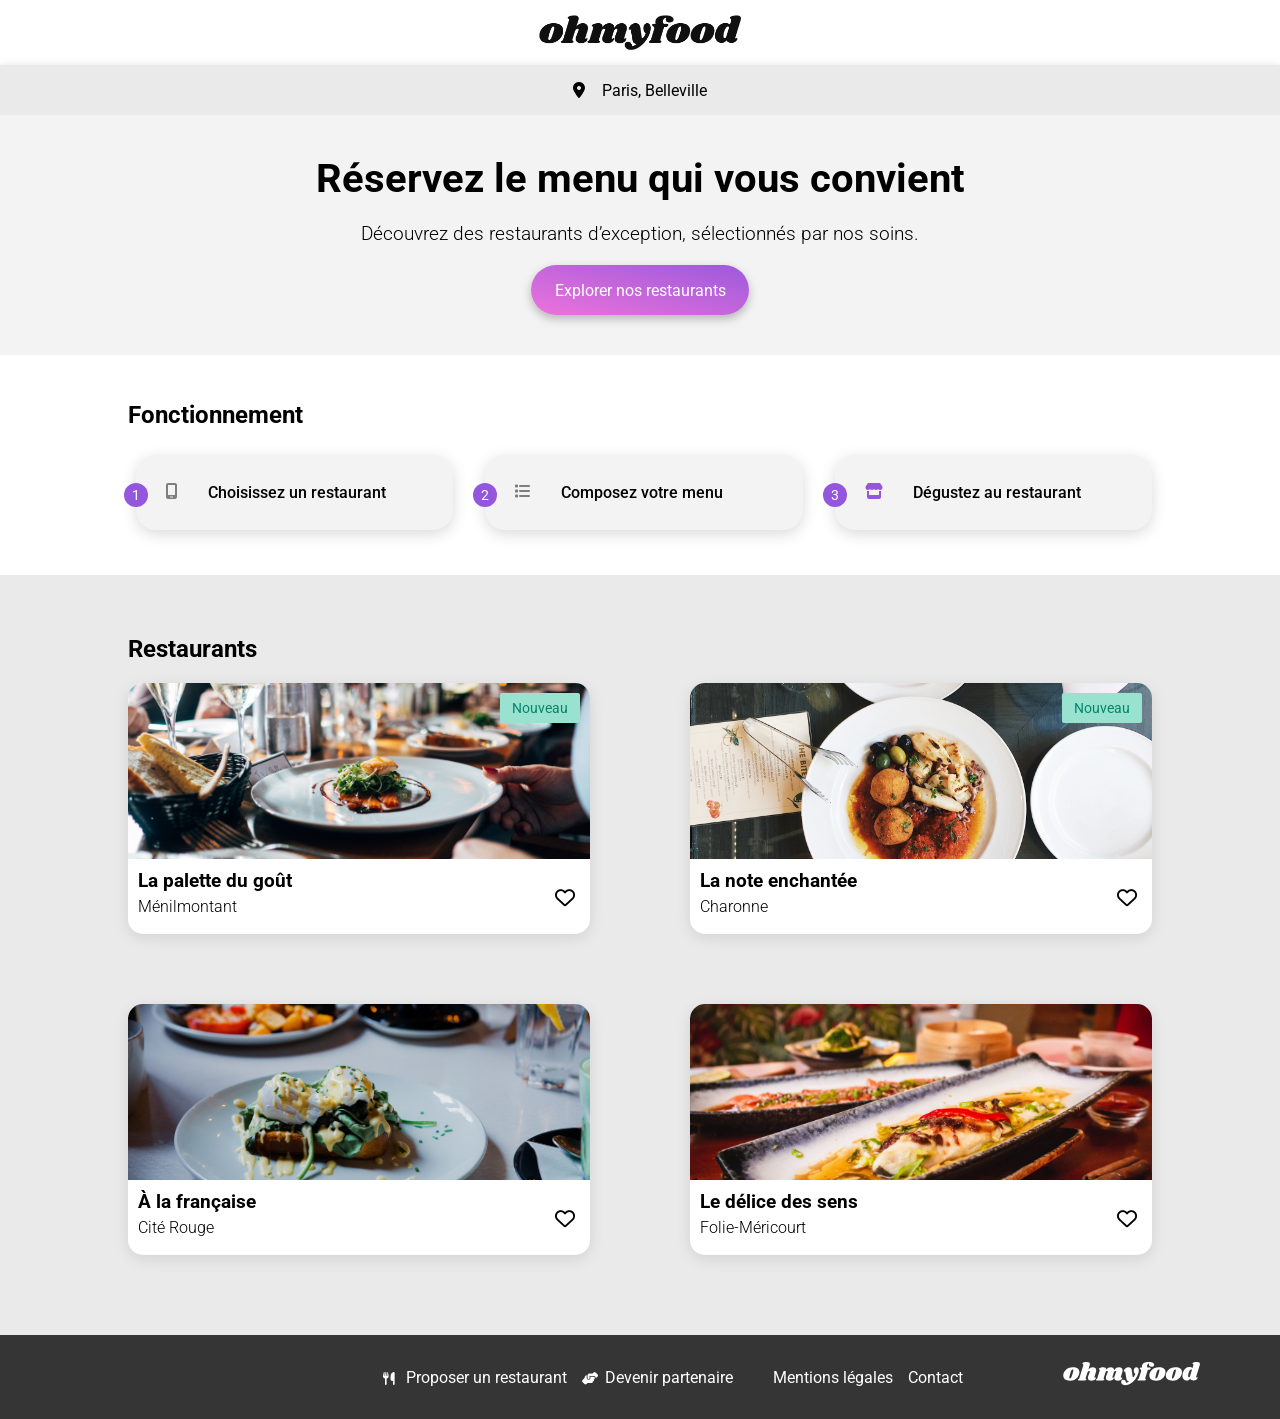
==== commit c0bfc026: "Modification bouton explorer et version desktop" ====
--- a/index.html
+++ b/index.html
@@ -7,17 +7,13 @@
         <title>ohmyfood</title>
         <meta name="description" content="ohmyfood landing page">
         <meta name="viewport" content="width=device-width, initial-scale=1">
-        <link rel="stylesheet" href="https://cdnjs.cloudflare.com/ajax/libs/font-awesome/6.2.1/css/all.min.css"
-            integrity="sha512-MV7K8+y+gLIBoVD59lQIYicR65iaqukzvf/nwasF0nqhPay5w/9lJmVM2hMDcnK1OnMGCdVK+iQrJ7lzPJQd1w=="
-            crossorigin="anonymous" referrerpolicy="no-referrer" />
+        <link rel="stylesheet" href="https://cdnjs.cloudflare.com/ajax/libs/font-awesome/6.2.1/css/all.min.css" integrity="sha512-MV7K8+y+gLIBoVD59lQIYicR65iaqukzvf/nwasF0nqhPay5w/9lJmVM2hMDcnK1OnMGCdVK+iQrJ7lzPJQd1w==" crossorigin="anonymous" referrerpolicy="no-referrer" />
         <link rel="preconnect" href="https://fonts.googleapis.com">
         <link rel="preconnect" href="https://fonts.gstatic.com" crossorigin>
-        <link href="https://fonts.googleapis.com/css2?family=Inter:ital,opsz,wght@0,14..32,100..900;1,14..32,100..900&family=Manrope:wght
-            @200..800&family=Montserrat:ital,wght@0,100..900;1,100..900&family=Shrikhand&display=swap" rel="stylesheet">
+        <link href="https://fonts.googleapis.com/css2?family=Inter:ital,opsz,wght@0,14..32,100..900;1,14..32,100..900&family=Manrope:wght@200..800&family=Montserrat:ital,wght@0,100..900;1,100..900&family=Shrikhand&display=swap" rel="stylesheet">
         <link rel="preconnect" href="https://fonts.googleapis.com">
         <link rel="preconnect" href="https://fonts.gstatic.com" crossorigin>
-        <link href="https://fonts.googleapis.com/css2?family=Inter:ital,opsz,wght@0,14..32,100..900;1,14..32,100..900&family=Manrope:wght@200..800&
-            family=Montserrat:ital,wght@0,100..900;1,100..900&family=Roboto:ital,wght@0,100..900;1,100..900&family=Shrikhand&display=swap" rel="stylesheet">
+        <link href="https://fonts.googleapis.com/css2?family=Inter:ital,opsz,wght@0,14..32,100..900;1,14..32,100..900&family=Manrope:wght@200..800&family=Montserrat:ital,wght@0,100..900;1,100..900&family=Roboto:ital,wght@0,100..900;1,100..900&family=Shrikhand&display=swap" rel="stylesheet">
         <link rel="stylesheet" href="assets/style.css">
     </head>
     <body>
--- a/assets/style.css
+++ b/assets/style.css
@@ -8,6 +8,10 @@
 
 body {
   background-color: #EAEAEA;
+}
+
+input {
+  display: none;
 }
 
 a {
@@ -96,6 +100,9 @@
   border-radius: 25px;
   color: white;
   text-decoration: none;
+  display: flex;
+  justify-content: center;
+  align-items: center;
   transition: opacity 0.4s ease-in-out, box-shadow 0.4s ease-in-out;
 }
 .explore__button:hover {
@@ -336,6 +343,7 @@
   justify-content: space-between;
   margin-top: 12px;
   cursor: pointer;
+  overflow: hidden;
 }
 .menu__dish-text {
   padding: 14px;
@@ -423,10 +431,6 @@
   opacity: 1;
 }
 
-input {
-  display: none;
-}
-
 .restaurant {
   width: 100%;
   display: flex;
@@ -439,9 +443,7 @@
 }
 .restaurant__icon {
   font-size: 20px;
-  position: absolute;
-  top: 45px;
-  right: 25px;
+  margin-left: 20px;
   cursor: pointer;
   transition: all 0.4s ease-in-out;
 }
@@ -549,6 +551,16 @@
   .menu {
     max-width: 1024px;
     width: 100%;
+  }
+  .menu__dish {
+    width: 750px;
+  }
+  .menu__wrapper {
+    display: flex;
+    justify-content: center;
+    align-items: center;
+    display: flex;
+    flex-direction: column;
   }
   .restaurants__cards-container {
     display: grid;
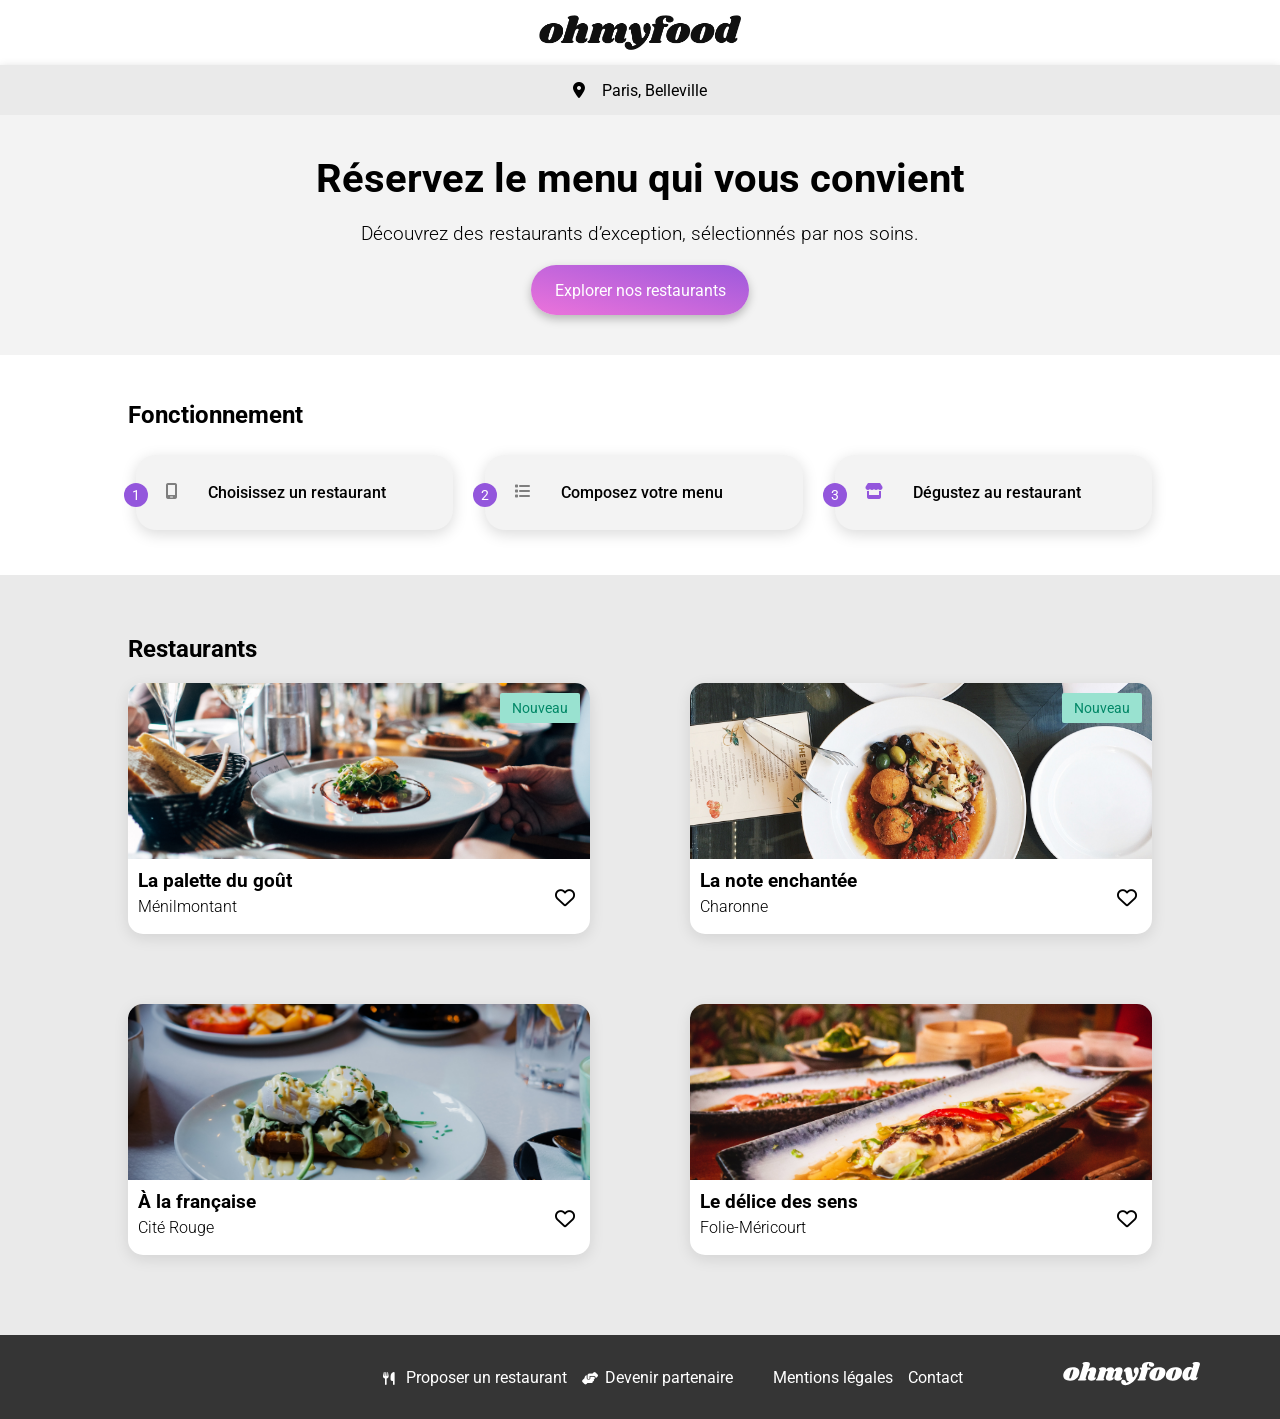
==== commit 2e0fa939: "Modification indentation" ====
--- a/index.html
+++ b/index.html
@@ -24,9 +24,9 @@
         </div>
         <div class="wrapper">
             <header class="header">
-            <div class="header__logo">
-                <img class="header__logo-img" src="assets/images/logo/ohmyfood.png" alt="ohmyfood logo">
-            </div>
+                <div class="header__logo">
+                    <img class="header__logo-img" src="assets/images/logo/ohmyfood.png" alt="ohmyfood logo">
+                </div>
             </header>
             <main class="main">
                 <section class="location">
@@ -35,7 +35,7 @@
                 </section>
                 <section class="explore">
                     <h1 class="explore__title">Réservez le menu qui vous convient</h1>
-                    <h2 class="explore__subtitle">Découvrez des restaurants d’exception, sélectionnés par nos soins.</h2>
+                    <p class="explore__subtitle">Découvrez des restaurants d’exception, sélectionnés par nos soins.</p>
                     <a class="explore__button" href="#restaurants-section">Explorer nos restaurants</a>
                 </section>
                 <section class="steps">
@@ -81,8 +81,10 @@
                                         </div>
                                     </article>
                                 </a>
-                                <i class="fa-regular fa-heart restaurants__cards-heart"></i>
-                                <i class="fa-solid fa-heart restaurants__cards-heart-full"></i>
+                                <label class="restaurant__checkbox">
+                                    <input type="checkbox">
+                                    <i class="fa-regular fa-heart restaurants__cards-heart"></i>
+                                </label>
                             </div>
                             <div class="restaurants__wrapper">
                                 <a href="restaurants/la_note_enchantée.html">
@@ -101,8 +103,10 @@
                                         </div>
                                     </article>
                                 </a>
-                                <i class="fa-regular fa-heart restaurants__cards-heart"></i>
-                                <i class="fa-solid fa-heart restaurants__cards-heart-full"></i>
+                                <label class="restaurant__checkbox">
+                                    <input type="checkbox">
+                                    <i class="fa-regular fa-heart restaurants__cards-heart"></i>
+                                </label>
                             </div>
                             <div class="restaurants__wrapper">
                                 <a href="restaurants/a_la_française.html">
@@ -118,8 +122,10 @@
                                         </div>
                                     </article>
                                 </a>
-                                <i class="fa-regular fa-heart restaurants__cards-heart"></i>
-                                <i class="fa-solid fa-heart restaurants__cards-heart-full"></i>
+                                <label class="restaurant__checkbox">
+                                    <input type="checkbox">
+                                    <i class="fa-regular fa-heart restaurants__cards-heart"></i>
+                                </label>
                             </div>
                             <div class="restaurants__wrapper">
                                 <a href="restaurants/le_délice_des_sens.html">
@@ -135,8 +141,10 @@
                                         </div>
                                     </article>
                                 </a>
-                                <i class="fa-regular fa-heart restaurants__cards-heart"></i>
-                                <i class="fa-solid fa-heart restaurants__cards-heart-full"></i>
+                                <label class="restaurant__checkbox">
+                                    <input type="checkbox">
+                                    <i class="fa-regular fa-heart restaurants__cards-heart"></i>
+                                </label>
                             </div>
                         </div>
                         
--- a/assets/style.css
+++ b/assets/style.css
@@ -222,25 +222,6 @@
   cursor: pointer;
   transition: all 1s ease-in-out;
 }
-.restaurants__cards-heart-full {
-  font-size: 20px;
-  position: absolute;
-  top: 205px;
-  right: 15px;
-  cursor: pointer;
-  transition: all 1s ease-in-out;
-  background: linear-gradient(193.33deg, #9356DC -11.44%, #FF79DA 123.93%);
-  background-clip: text;
-  -webkit-background-clip: text;
-  -webkit-text-fill-color: transparent;
-  opacity: 0;
-}
-.restaurants__cards-heart-full:hover {
-  opacity: 1;
-}
-.restaurants__cards-heart:hover {
-  opacity: 0;
-}
 
 .footer {
   background-color: #353535;
@@ -400,12 +381,12 @@
   font-size: 25px;
   color: white;
 }
-.menu .menu__button {
-  display: flex;
-  justify-content: center;
-  align-items: center;
-}
-.menu .menu__button button {
+.menu__button {
+  display: flex;
+  justify-content: center;
+  align-items: center;
+}
+.menu__button button {
   width: 218px;
   height: 50px;
   padding: 13px 18px;
@@ -419,7 +400,7 @@
   font-size: 1rem;
   transition: opacity 0.2s ease-in, box-shadow 0.2s ease-in;
 }
-.menu .menu__button button:hover {
+.menu__button button:hover {
   opacity: 0.7;
   box-shadow: 0px 6px 16px 0px rgba(0, 0, 0, 0.2509803922);
 }
@@ -477,7 +458,7 @@
   }
   to {
     opacity: 0;
-    z-index: -100;
+    visibility: hidden;
   }
 }
 @keyframes appear {
